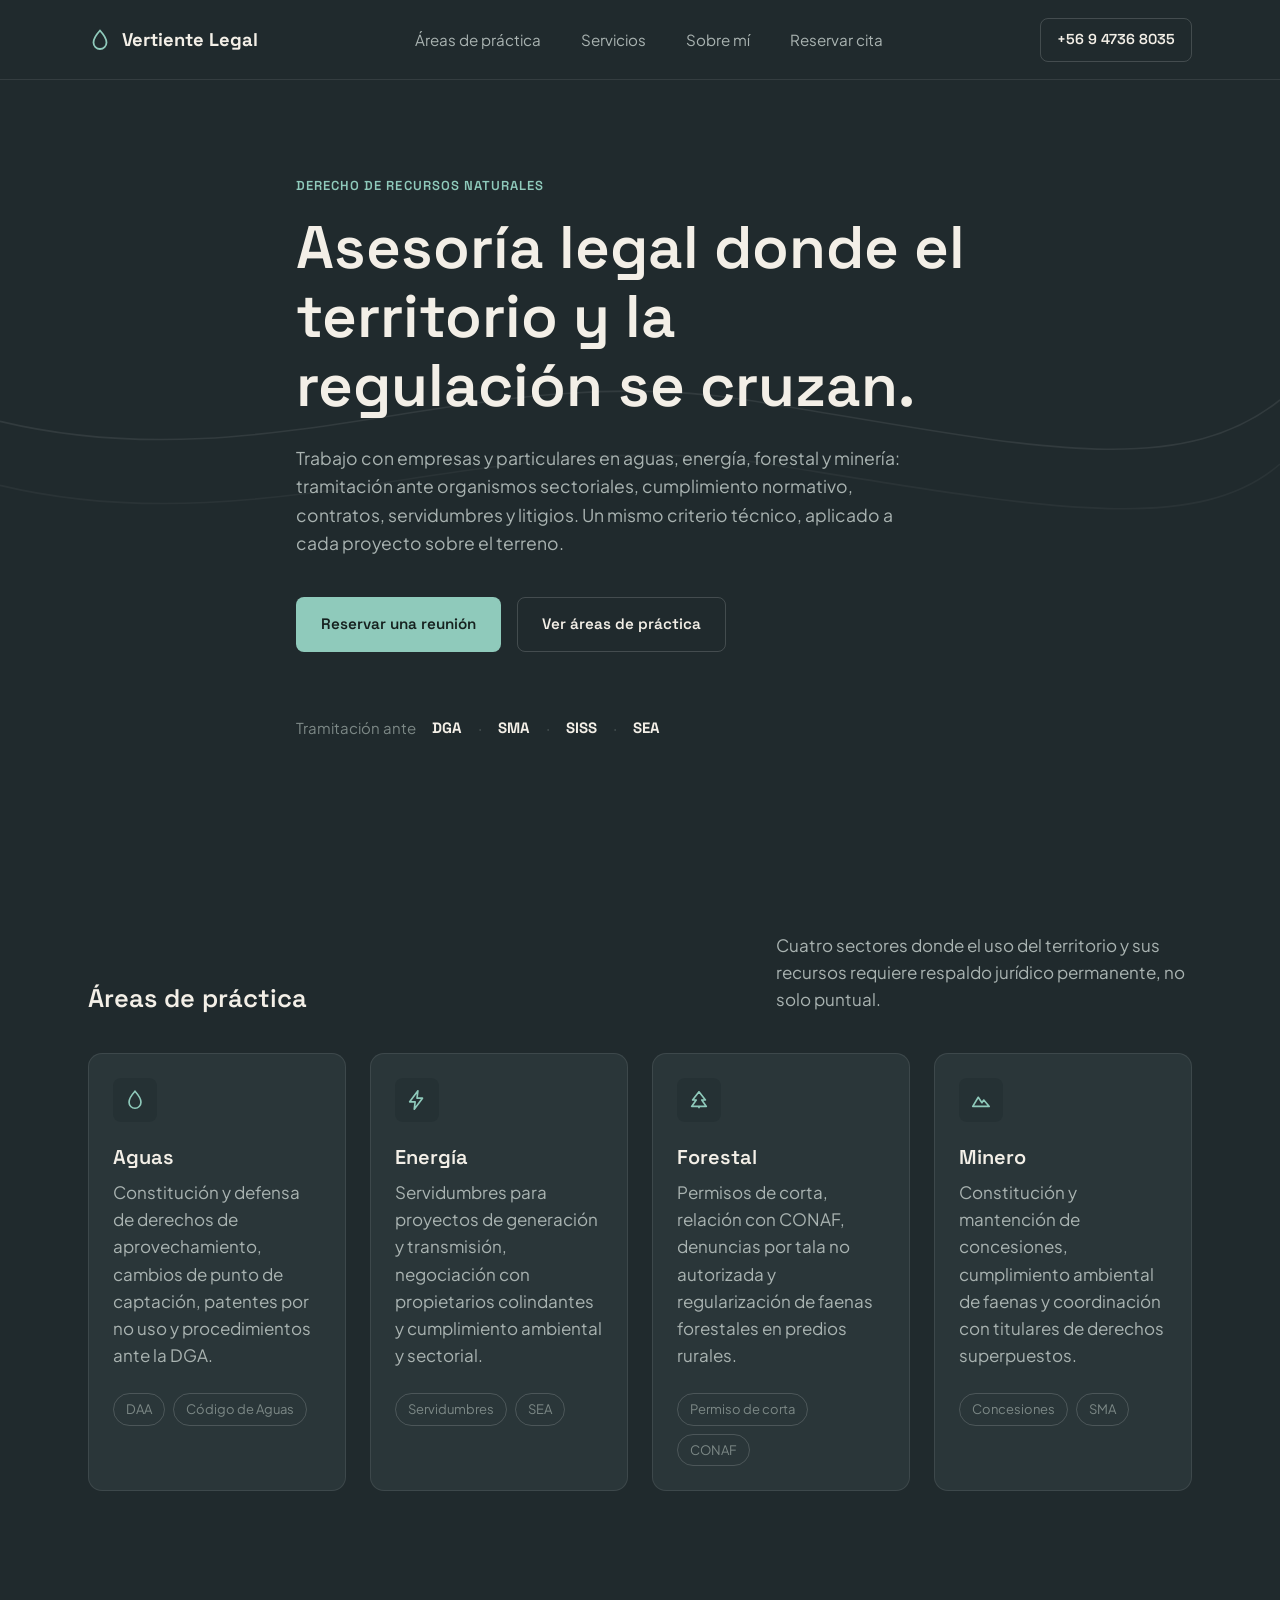
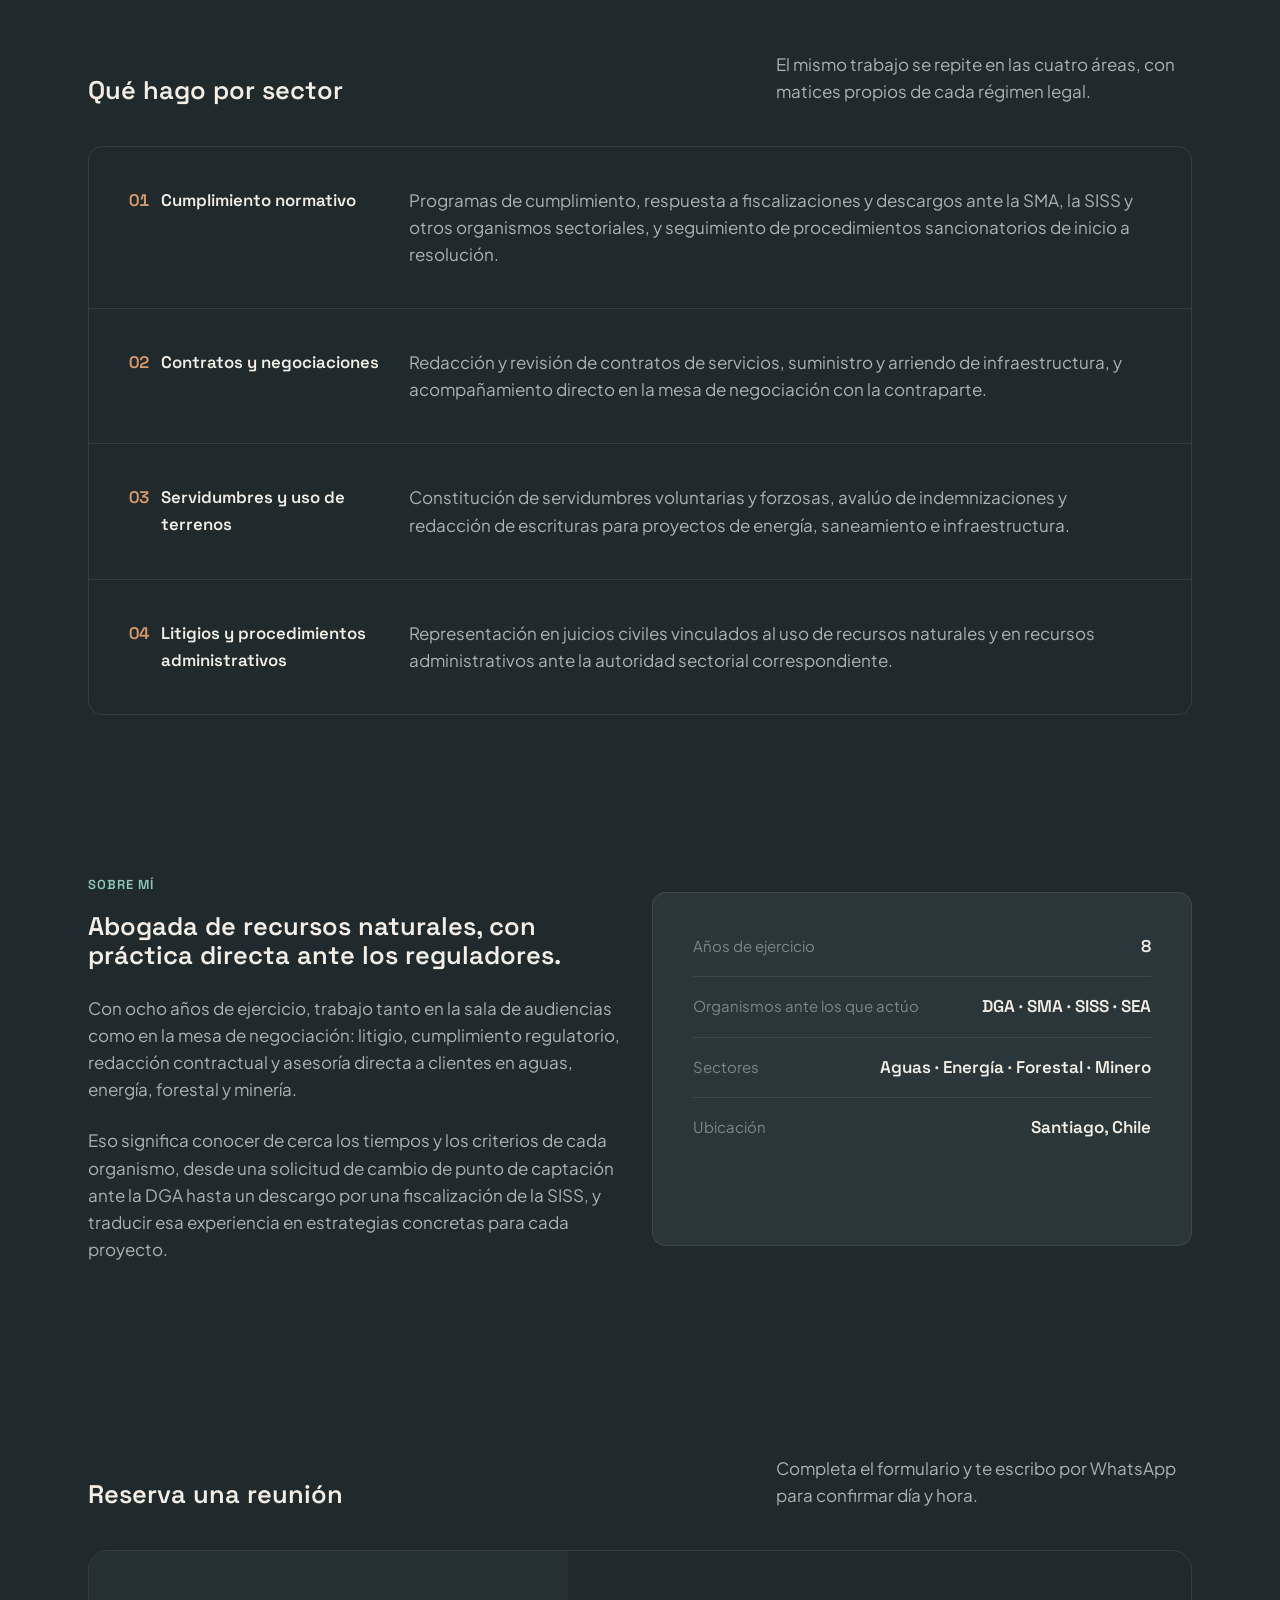
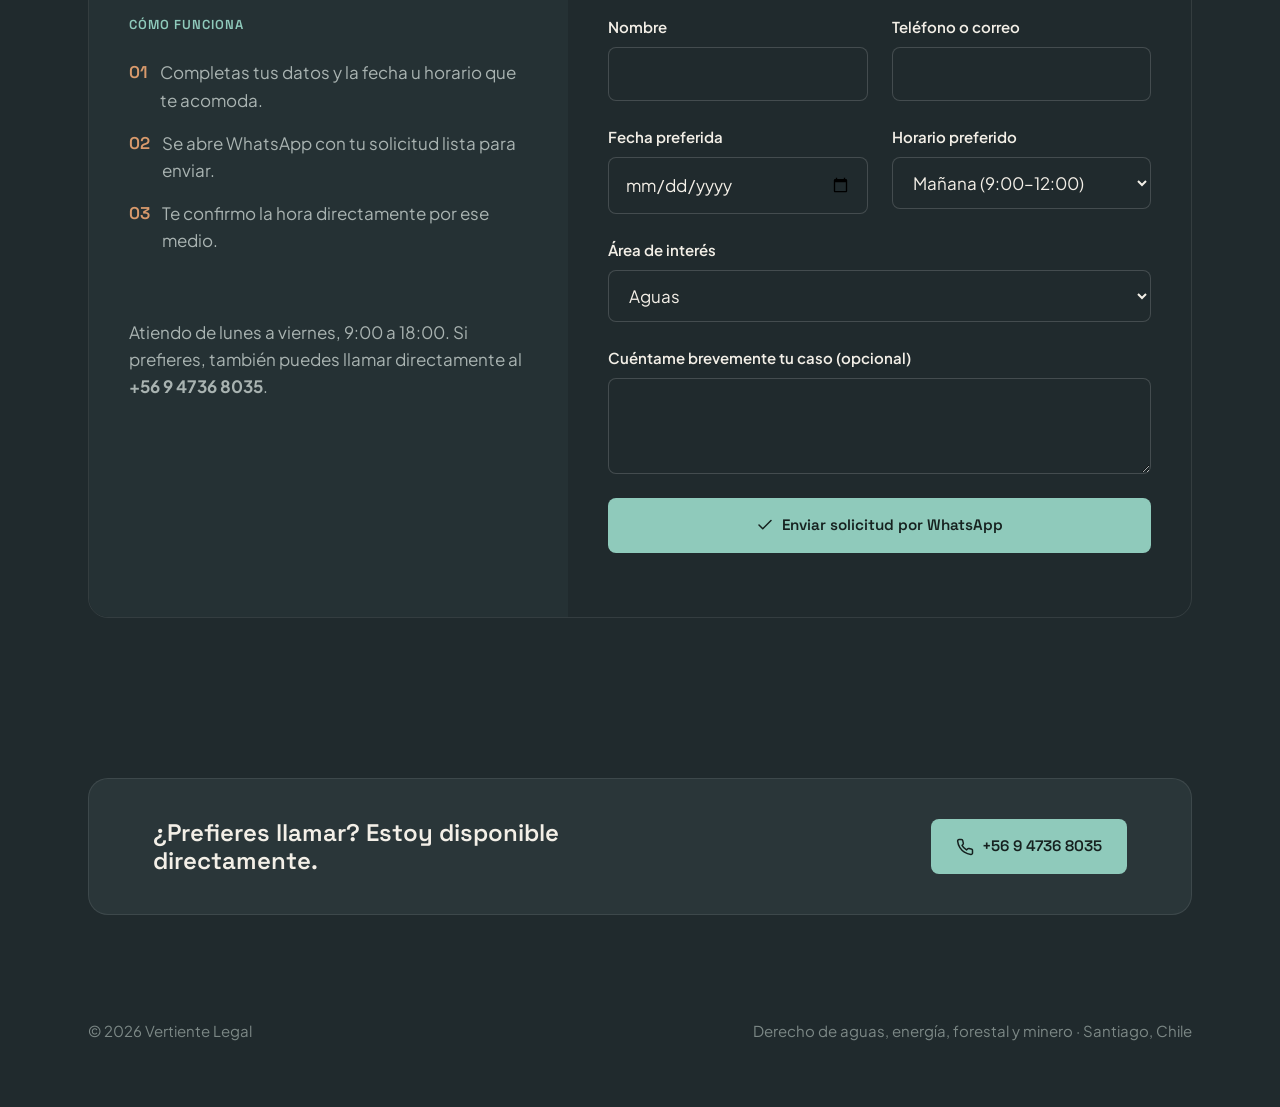
==== index.html @ 376ad703 "Initial static site: Vertiente Legal landing page Data-driven practice-area/sector cards, modular CS" ====
<!doctype html>
<html lang="es">
<head>
  <meta charset="UTF-8" />
  <meta name="viewport" content="width=device-width, initial-scale=1, viewport-fit=cover" />
  <title>Vertiente Legal — Derecho de aguas, energía, forestal y minero</title>
  <meta name="description" content="Asesoría legal en aguas, energía, forestal y minería: tramitación ante organismos sectoriales, cumplimiento normativo, contratos, servidumbres y litigios. Santiago, Chile." />
  <link rel="icon" href="/assets/img/favicon.svg" type="image/svg+xml" />

  <link rel="preconnect" href="https://fonts.googleapis.com" />
  <link rel="preconnect" href="https://fonts.gstatic.com" crossorigin />
  <link href="https://fonts.googleapis.com/css2?family=Space+Grotesk:wght@500;600;700&family=Plus+Jakarta+Sans:wght@400;500;600;700&display=swap" rel="stylesheet" />

  <link rel="stylesheet" href="/assets/css/variables.css" />
  <link rel="stylesheet" href="/assets/css/base.css" />
  <link rel="stylesheet" href="/assets/css/layout.css" />
  <link rel="stylesheet" href="/assets/css/components.css" />
  <link rel="stylesheet" href="/assets/css/sections.css" />
</head>
<body>
  <header class="site-header">
    <div class="container">
      <a href="#top" class="brand">
        <svg viewBox="0 0 24 24" fill="none" stroke="currentColor" stroke-width="1.8" aria-hidden="true">
          <path d="M12 2.5s6.5 7.2 6.5 12A6.5 6.5 0 1 1 5.5 14.5C5.5 9.7 12 2.5 12 2.5Z" />
        </svg>
        Vertiente Legal
      </a>

      <nav class="nav-links" data-nav-links data-open="false" aria-label="Navegación principal">
        <a href="#areas">Áreas de práctica</a>
        <a href="#servicios">Servicios</a>
        <a href="#sobre-mi">Sobre mí</a>
        <a href="#reservar-cita">Reservar cita</a>
      </nav>

      <a class="header-phone" data-phone-href href="tel:" data-phone>+56 9 4736 8035</a>

      <button class="nav-toggle" data-nav-toggle type="button" aria-label="Abrir menú" aria-expanded="false" aria-controls="nav-links">
        <svg viewBox="0 0 24 24" width="22" height="22" fill="none" stroke="currentColor" stroke-width="1.8" aria-hidden="true">
          <path d="M4 6h16M4 12h16M4 18h16" stroke-linecap="round" />
        </svg>
      </button>
    </div>
  </header>

  <main id="top">
    <!-- Hero -->
    <section class="hero">
      <svg class="hero__waves" viewBox="0 0 1200 500" preserveAspectRatio="none" aria-hidden="true">
        <path d="M0 320 C 250 380, 450 260, 700 300 S 1100 380, 1200 300" fill="none" stroke="var(--color-border-strong)" stroke-width="1.5" />
        <path d="M0 380 C 250 440, 470 320, 720 360 S 1120 430, 1200 360" fill="none" stroke="var(--color-border)" stroke-width="1.5" />
      </svg>

      <div class="container hero__content">
        <span class="eyebrow">Derecho de recursos naturales</span>
        <h1>Asesoría legal donde el territorio y la regulación se cruzan.</h1>
        <p class="hero__lede">
          Trabajo con empresas y particulares en aguas, energía, forestal y minería: tramitación
          ante organismos sectoriales, cumplimiento normativo, contratos, servidumbres y litigios.
          Un mismo criterio técnico, aplicado a cada proyecto sobre el terreno.
        </p>

        <div class="hero__actions">
          <a href="#reservar-cita" class="btn btn-primary">Reservar una reunión</a>
          <a href="#areas" class="btn btn-outline">Ver áreas de práctica</a>
        </div>

        <p class="hero__trust">
          <span>Tramitación ante</span>
          <strong>DGA</strong><span class="dot">·</span>
          <strong>SMA</strong><span class="dot">·</span>
          <strong>SISS</strong><span class="dot">·</span>
          <strong>SEA</strong>
        </p>
      </div>
    </section>

    <!-- Áreas de práctica -->
    <section class="section" id="areas">
      <div class="container">
        <div class="section-head">
          <h2>Áreas de práctica</h2>
          <p class="section-head__intro">
            Cuatro sectores donde el uso del territorio y sus recursos requiere respaldo jurídico
            permanente, no solo puntual.
          </p>
        </div>

        <div class="grid grid--4" data-practice-grid></div>
      </div>
    </section>

    <!-- Qué hago por sector -->
    <section class="section section--tight" id="servicios">
      <div class="container">
        <div class="section-head">
          <h2>Qué hago por sector</h2>
          <p class="section-head__intro">
            El mismo trabajo se repite en las cuatro áreas, con matices propios de cada régimen legal.
          </p>
        </div>

        <div class="numbered-list" data-sector-list></div>
      </div>
    </section>

    <!-- Sobre mí -->
    <section class="section" id="sobre-mi">
      <div class="container grid grid--2">
        <div>
          <span class="eyebrow">Sobre mí</span>
          <h2 style="margin-bottom: var(--space-md);">
            Abogada de recursos naturales, con práctica directa ante los reguladores.
          </h2>
          <p style="margin-bottom: var(--space-md);">
            Con ocho años de ejercicio, trabajo tanto en la sala de audiencias como en la mesa de
            negociación: litigio, cumplimiento regulatorio, redacción contractual y asesoría
            directa a clientes en aguas, energía, forestal y minería.
          </p>
          <p>
            Eso significa conocer de cerca los tiempos y los criterios de cada organismo, desde una
            solicitud de cambio de punto de captación ante la DGA hasta un descargo por una
            fiscalización de la SISS, y traducir esa experiencia en estrategias concretas para cada
            proyecto.
          </p>
        </div>

        <dl class="stat-list" data-about-stats></dl>
      </div>
    </section>

    <!-- Reserva una reunión -->
    <section class="section" id="reservar-cita">
      <div class="container">
        <div class="section-head">
          <h2>Reserva una reunión</h2>
          <p class="section-head__intro">
            Completa el formulario y te escribo por WhatsApp para confirmar día y hora.
          </p>
        </div>

        <div class="booking-panel">
          <div class="booking-panel__info">
            <span class="eyebrow">Cómo funciona</span>
            <ol data-booking-steps></ol>
            <p>
              Atiendo de lunes a viernes, 9:00 a 18:00. Si prefieres, también puedes llamar
              directamente al <strong data-phone>+56 9 4736 8035</strong>.
            </p>
          </div>

          <form class="booking-panel__form" data-booking-form>
            <div class="field-row">
              <div class="field">
                <label for="nombre">Nombre</label>
                <input id="nombre" name="nombre" type="text" required autocomplete="name" />
              </div>
              <div class="field">
                <label for="contacto">Teléfono o correo</label>
                <input id="contacto" name="contacto" type="text" required autocomplete="tel" />
              </div>
            </div>

            <div class="field-row">
              <div class="field">
                <label for="fecha">Fecha preferida</label>
                <input id="fecha" name="fecha" type="date" />
              </div>
              <div class="field">
                <label for="horario">Horario preferido</label>
                <select id="horario" name="horario">
                  <option>Mañana (9:00–12:00)</option>
                  <option>Tarde (12:00–15:00)</option>
                  <option>Tarde (15:00–18:00)</option>
                </select>
              </div>
            </div>

            <div class="field">
              <label for="area">Área de interés</label>
              <select id="area" name="area" data-area-select></select>
            </div>

            <div class="field">
              <label for="mensaje">Cuéntame brevemente tu caso (opcional)</label>
              <textarea id="mensaje" name="mensaje"></textarea>
            </div>

            <button type="submit" class="btn btn-primary btn-block">
              <svg viewBox="0 0 24 24" width="18" height="18" fill="none" stroke="currentColor" stroke-width="2" aria-hidden="true">
                <path d="M20 6 9 17l-5-5" stroke-linecap="round" stroke-linejoin="round" />
              </svg>
              Enviar solicitud por WhatsApp
            </button>
          </form>
        </div>
      </div>
    </section>

    <!-- CTA -->
    <section class="section--tight">
      <div class="container">
        <div class="cta-banner">
          <h3>¿Prefieres llamar? Estoy disponible directamente.</h3>
          <a class="btn btn-primary" data-phone-href href="tel:">
            <svg viewBox="0 0 24 24" width="18" height="18" fill="none" stroke="currentColor" stroke-width="2" aria-hidden="true">
              <path d="M22 16.9v3a2 2 0 0 1-2.2 2 19.8 19.8 0 0 1-8.6-3 19.5 19.5 0 0 1-6-6 19.8 19.8 0 0 1-3-8.7A2 2 0 0 1 4.1 2h3a2 2 0 0 1 2 1.7c.1.9.3 1.9.6 2.8a2 2 0 0 1-.5 2.1L8 9.9a16 16 0 0 0 6 6l1.3-1.3a2 2 0 0 1 2.1-.5c.9.3 1.8.5 2.8.6a2 2 0 0 1 1.8 2.2Z" stroke-linecap="round" stroke-linejoin="round" />
            </svg>
            <span data-phone>+56 9 4736 8035</span>
          </a>
        </div>
      </div>
    </section>
  </main>

  <footer class="site-footer">
    <div class="container">
      <span>© 2026 Vertiente Legal</span>
      <span>Derecho de aguas, energía, forestal y minero · Santiago, Chile</span>
    </div>
  </footer>

  <script src="/assets/js/data.js"></script>
  <script src="/assets/js/render.js"></script>
  <script src="/assets/js/nav.js"></script>
  <script src="/assets/js/form.js"></script>
  <script src="/assets/js/main.js"></script>
</body>
</html>
---- assets/css/variables.css ----
/* Design tokens — single source of truth for the visual system.
   Swap values here to reskin the whole site. */
:root {
  /* Color — softer dark palette (not near-black) */
  --color-bg: #202a2d;
  --color-bg-elevated: #26343799;
  --color-surface: #2a3639;
  --color-surface-alt: #253134;
  --color-border: rgba(255, 255, 255, 0.09);
  --color-border-strong: rgba(255, 255, 255, 0.16);

  --color-text-heading: #f3efe7;
  --color-text-body: #a9b3b1;
  --color-text-muted: #7c8886;

  --color-accent: #8fcabb;
  --color-accent-strong: #7ab8a7;
  --color-accent-contrast: #16211f;

  --color-accent-warm: #d99a6c;

  /* Typography */
  --font-heading: "Space Grotesk", "Segoe UI", sans-serif;
  --font-body: "Plus Jakarta Sans", "Segoe UI", sans-serif;

  --fs-hero: clamp(2.25rem, 4.2vw + 1rem, 3.75rem);
  --fs-h2: clamp(1.75rem, 2vw + 1rem, 2.5rem);
  --fs-h3: 1.25rem;
  --fs-body: 1.0625rem;
  --fs-small: 0.9375rem;
  --fs-eyebrow: 0.8125rem;

  /* Spacing scale */
  --space-xs: 0.5rem;
  --space-sm: 1rem;
  --space-md: 1.5rem;
  --space-lg: 2.5rem;
  --space-xl: 4rem;
  --space-2xl: 6rem;

  /* Layout */
  --container-width: 72rem;
  --container-padding: 1.5rem;
  --radius-sm: 8px;
  --radius-md: 14px;
  --radius-lg: 20px;

  --shadow-card: 0 1px 2px rgba(0, 0, 0, 0.2);
}
---- assets/css/base.css ----
/* Reset + base element styles */
*,
*::before,
*::after {
  box-sizing: border-box;
}

html {
  -webkit-text-size-adjust: 100%;
  scroll-behavior: smooth;
}

@media (prefers-reduced-motion: reduce) {
  html {
    scroll-behavior: auto;
  }
  * {
    animation-duration: 0.01ms !important;
    transition-duration: 0.01ms !important;
  }
}

body {
  margin: 0;
  background: var(--color-bg);
  color: var(--color-text-body);
  font-family: var(--font-body);
  font-size: var(--fs-body);
  line-height: 1.6;
  -webkit-font-smoothing: antialiased;
}

img,
svg {
  display: block;
  max-width: 100%;
}

h1,
h2,
h3,
h4 {
  font-family: var(--font-heading);
  color: var(--color-text-heading);
  line-height: 1.15;
  margin: 0;
  font-weight: 600;
}

p {
  margin: 0;
}

a {
  color: inherit;
  text-decoration: none;
}

button,
input,
select,
textarea {
  font: inherit;
  color: inherit;
}

ul {
  list-style: none;
  margin: 0;
  padding: 0;
}

:focus-visible {
  outline: 2px solid var(--color-accent);
  outline-offset: 2px;
}
---- assets/css/layout.css ----
/* Reusable layout primitives */
.container {
  width: 100%;
  max-width: var(--container-width);
  margin-inline: auto;
  padding-inline: var(--container-padding);
}

.section {
  padding-block: var(--space-2xl);
}

.section--tight {
  padding-block: var(--space-xl);
}

.section-head {
  display: flex;
  flex-wrap: wrap;
  justify-content: space-between;
  align-items: flex-end;
  gap: var(--space-md);
  margin-bottom: var(--space-lg);
}

.section-head__intro {
  max-width: 26rem;
  color: var(--color-text-body);
}

.grid {
  display: grid;
  gap: var(--space-md);
}

.grid--4 {
  grid-template-columns: repeat(4, 1fr);
}

.grid--2 {
  grid-template-columns: 1fr 1fr;
}

@media (max-width: 960px) {
  .grid--4 {
    grid-template-columns: repeat(2, 1fr);
  }
  .grid--2 {
    grid-template-columns: 1fr;
    gap: var(--space-lg);
  }
}

@media (max-width: 640px) {
  .grid--4 {
    grid-template-columns: 1fr;
  }
  .container {
    --container-padding: 1.25rem;
  }
}
---- assets/css/components.css ----
/* Reusable UI components */

/* Buttons */
.btn {
  display: inline-flex;
  align-items: center;
  gap: 0.5rem;
  padding: 0.9rem 1.5rem;
  border-radius: var(--radius-sm);
  font-family: var(--font-heading);
  font-weight: 600;
  font-size: 0.95rem;
  border: 1px solid transparent;
  cursor: pointer;
  transition: transform 0.15s ease, background-color 0.15s ease, border-color 0.15s ease;
}

.btn:hover {
  transform: translateY(-1px);
}

.btn-primary {
  background: var(--color-accent);
  color: var(--color-accent-contrast);
}

.btn-primary:hover {
  background: var(--color-accent-strong);
}

.btn-outline {
  background: transparent;
  border-color: var(--color-border-strong);
  color: var(--color-text-heading);
}

.btn-outline:hover {
  border-color: var(--color-accent);
}

.btn-block {
  width: 100%;
  justify-content: center;
}

/* Eyebrow label */
.eyebrow {
  display: block;
  font-family: var(--font-heading);
  font-size: var(--fs-eyebrow);
  font-weight: 600;
  letter-spacing: 0.08em;
  text-transform: uppercase;
  color: var(--color-accent);
  margin-bottom: var(--space-sm);
}

/* Pill / tag */
.pill {
  display: inline-block;
  padding: 0.3rem 0.75rem;
  border: 1px solid var(--color-border-strong);
  border-radius: 999px;
  font-size: 0.8125rem;
  color: var(--color-text-muted);
}

/* Card */
.card {
  background: var(--color-surface);
  border: 1px solid var(--color-border);
  border-radius: var(--radius-md);
  padding: var(--space-md);
}

.icon-tile {
  width: 2.75rem;
  height: 2.75rem;
  display: grid;
  place-items: center;
  border-radius: var(--radius-sm);
  background: var(--color-surface-alt);
  color: var(--color-accent);
  margin-bottom: var(--space-md);
}

.icon-tile svg {
  width: 1.375rem;
  height: 1.375rem;
}

.card__title {
  font-size: var(--fs-h3);
  margin-bottom: 0.6rem;
}

.card__desc {
  margin-bottom: var(--space-md);
}

.card__tags {
  display: flex;
  gap: 0.5rem;
  flex-wrap: wrap;
}

/* Numbered list row (used by "Qué hago por sector") */
.numbered-list {
  border: 1px solid var(--color-border);
  border-radius: var(--radius-md);
  overflow: hidden;
}

.numbered-row {
  display: grid;
  grid-template-columns: 16rem 1fr;
  gap: var(--space-md);
  padding: var(--space-lg);
  border-bottom: 1px solid var(--color-border);
}

.numbered-row:last-child {
  border-bottom: none;
}

.numbered-row__title {
  display: flex;
  gap: 0.75rem;
  font-family: var(--font-heading);
  font-weight: 600;
  color: var(--color-text-heading);
  font-size: 1.05rem;
}

.numbered-row__index {
  color: var(--color-accent-warm);
  font-variant-numeric: tabular-nums;
}

@media (max-width: 720px) {
  .numbered-row {
    grid-template-columns: 1fr;
    padding: var(--space-md);
  }
}

/* Form fields */
.field {
  display: flex;
  flex-direction: column;
  gap: 0.5rem;
  margin-bottom: var(--space-md);
}

.field label {
  font-size: var(--fs-small);
  font-weight: 600;
  color: var(--color-text-heading);
}

.field input,
.field select,
.field textarea {
  background: var(--color-bg);
  border: 1px solid var(--color-border-strong);
  border-radius: var(--radius-sm);
  padding: 0.8rem 1rem;
  color: var(--color-text-heading);
}

.field input:focus,
.field select:focus,
.field textarea:focus {
  border-color: var(--color-accent);
}

.field textarea {
  resize: vertical;
  min-height: 6rem;
}

.field-row {
  display: grid;
  grid-template-columns: 1fr 1fr;
  gap: var(--space-md);
}

@media (max-width: 640px) {
  .field-row {
    grid-template-columns: 1fr;
  }
}

/* Stat list (used by "Sobre mí") */
.stat-list {
  background: var(--color-surface);
  border: 1px solid var(--color-border);
  border-radius: var(--radius-md);
  padding: var(--space-md) var(--space-lg);
}

.stat-row {
  display: flex;
  justify-content: space-between;
  align-items: baseline;
  gap: var(--space-sm);
  padding-block: var(--space-sm);
  border-bottom: 1px solid var(--color-border);
  flex-wrap: wrap;
}

.stat-row:last-child {
  border-bottom: none;
}

.stat-row dt {
  color: var(--color-text-muted);
  font-size: var(--fs-small);
}

.stat-row dd {
  margin: 0;
  font-family: var(--font-heading);
  font-weight: 600;
  color: var(--color-text-heading);
  text-align: right;
}
---- assets/css/sections.css ----
/* Header / navigation */
.site-header {
  position: sticky;
  top: 0;
  z-index: 50;
  background: var(--color-bg);
  border-bottom: 1px solid var(--color-border);
}

.site-header .container {
  display: flex;
  align-items: center;
  justify-content: space-between;
  gap: var(--space-md);
  padding-block: 1.1rem;
}

.brand {
  display: flex;
  align-items: center;
  gap: 0.6rem;
  font-family: var(--font-heading);
  font-weight: 700;
  font-size: 1.15rem;
  color: var(--color-text-heading);
}

.brand svg {
  width: 1.5rem;
  height: 1.5rem;
  color: var(--color-accent);
}

.nav-links {
  display: flex;
  gap: var(--space-lg);
}

.nav-links a {
  color: var(--color-text-body);
  font-size: 0.95rem;
  transition: color 0.15s ease;
}

.nav-links a:hover {
  color: var(--color-text-heading);
}

.header-phone {
  border: 1px solid var(--color-border-strong);
  border-radius: var(--radius-sm);
  padding: 0.6rem 1rem;
  font-family: var(--font-heading);
  font-weight: 600;
  font-size: 0.9rem;
  color: var(--color-text-heading);
  white-space: nowrap;
}

.nav-toggle {
  display: none;
  background: none;
  border: 1px solid var(--color-border-strong);
  border-radius: var(--radius-sm);
  padding: 0.5rem;
  color: var(--color-text-heading);
}

@media (max-width: 860px) {
  .nav-links {
    position: fixed;
    inset: 4.2rem 0 auto 0;
    flex-direction: column;
    background: var(--color-bg);
    border-bottom: 1px solid var(--color-border);
    padding: var(--space-md) var(--container-padding) var(--space-lg);
    gap: var(--space-md);
    transform: translateY(-110%);
    transition: transform 0.2s ease;
  }

  .nav-links[data-open="true"] {
    transform: translateY(0);
  }

  .nav-toggle {
    display: inline-flex;
  }

  .header-phone {
    display: none;
  }
}

/* Hero */
.hero {
  position: relative;
  padding-block: var(--space-2xl);
  overflow: hidden;
}

.hero__waves {
  position: absolute;
  inset: 0;
  opacity: 0.5;
  pointer-events: none;
}

.hero__content {
  position: relative;
  max-width: 46rem;
}

.hero h1 {
  font-size: var(--fs-hero);
  margin-bottom: var(--space-md);
}

.hero__lede {
  font-size: 1.1rem;
  max-width: 40rem;
  margin-bottom: var(--space-lg);
}

.hero__actions {
  display: flex;
  gap: var(--space-sm);
  flex-wrap: wrap;
  margin-bottom: var(--space-xl);
}

.hero__trust {
  display: flex;
  align-items: center;
  gap: var(--space-sm);
  flex-wrap: wrap;
  font-size: var(--fs-small);
  color: var(--color-text-muted);
}

.hero__trust strong {
  color: var(--color-text-heading);
  font-family: var(--font-heading);
}

.hero__trust .dot {
  opacity: 0.5;
}

/* Booking section */
.booking-panel {
  display: grid;
  grid-template-columns: 1fr 1.3fr;
  border: 1px solid var(--color-border);
  border-radius: var(--radius-lg);
  overflow: hidden;
}

.booking-panel__info {
  background: var(--color-surface-alt);
  padding: var(--space-xl) var(--space-lg);
}

.booking-panel__info ol {
  list-style: none;
  margin: var(--space-md) 0 var(--space-xl);
  padding: 0;
  display: flex;
  flex-direction: column;
  gap: var(--space-sm);
}

.booking-panel__info li {
  display: flex;
  gap: 0.75rem;
  color: var(--color-text-body);
}

.booking-panel__info li span {
  color: var(--color-accent-warm);
  font-family: var(--font-heading);
  font-weight: 600;
}

.booking-panel__form {
  padding: var(--space-xl) var(--space-lg);
}

@media (max-width: 900px) {
  .booking-panel {
    grid-template-columns: 1fr;
  }
}

/* CTA banner */
.cta-banner {
  background: var(--color-surface);
  border: 1px solid var(--color-border);
  border-radius: var(--radius-lg);
  padding: var(--space-lg) var(--space-xl);
  display: flex;
  align-items: center;
  justify-content: space-between;
  gap: var(--space-md);
  flex-wrap: wrap;
}

.cta-banner h3 {
  font-size: 1.5rem;
  max-width: 28rem;
}

/* Footer */
.site-footer {
  padding-block: var(--space-lg) var(--space-xl);
  color: var(--color-text-muted);
  font-size: var(--fs-small);
}

.site-footer .container {
  display: flex;
  justify-content: space-between;
  gap: var(--space-sm);
  flex-wrap: wrap;
}

@media (max-width: 640px) {
  .booking-panel__info,
  .booking-panel__form {
    padding: var(--space-lg) var(--space-md);
  }
  .cta-banner {
    padding: var(--space-lg) var(--space-md);
  }
}
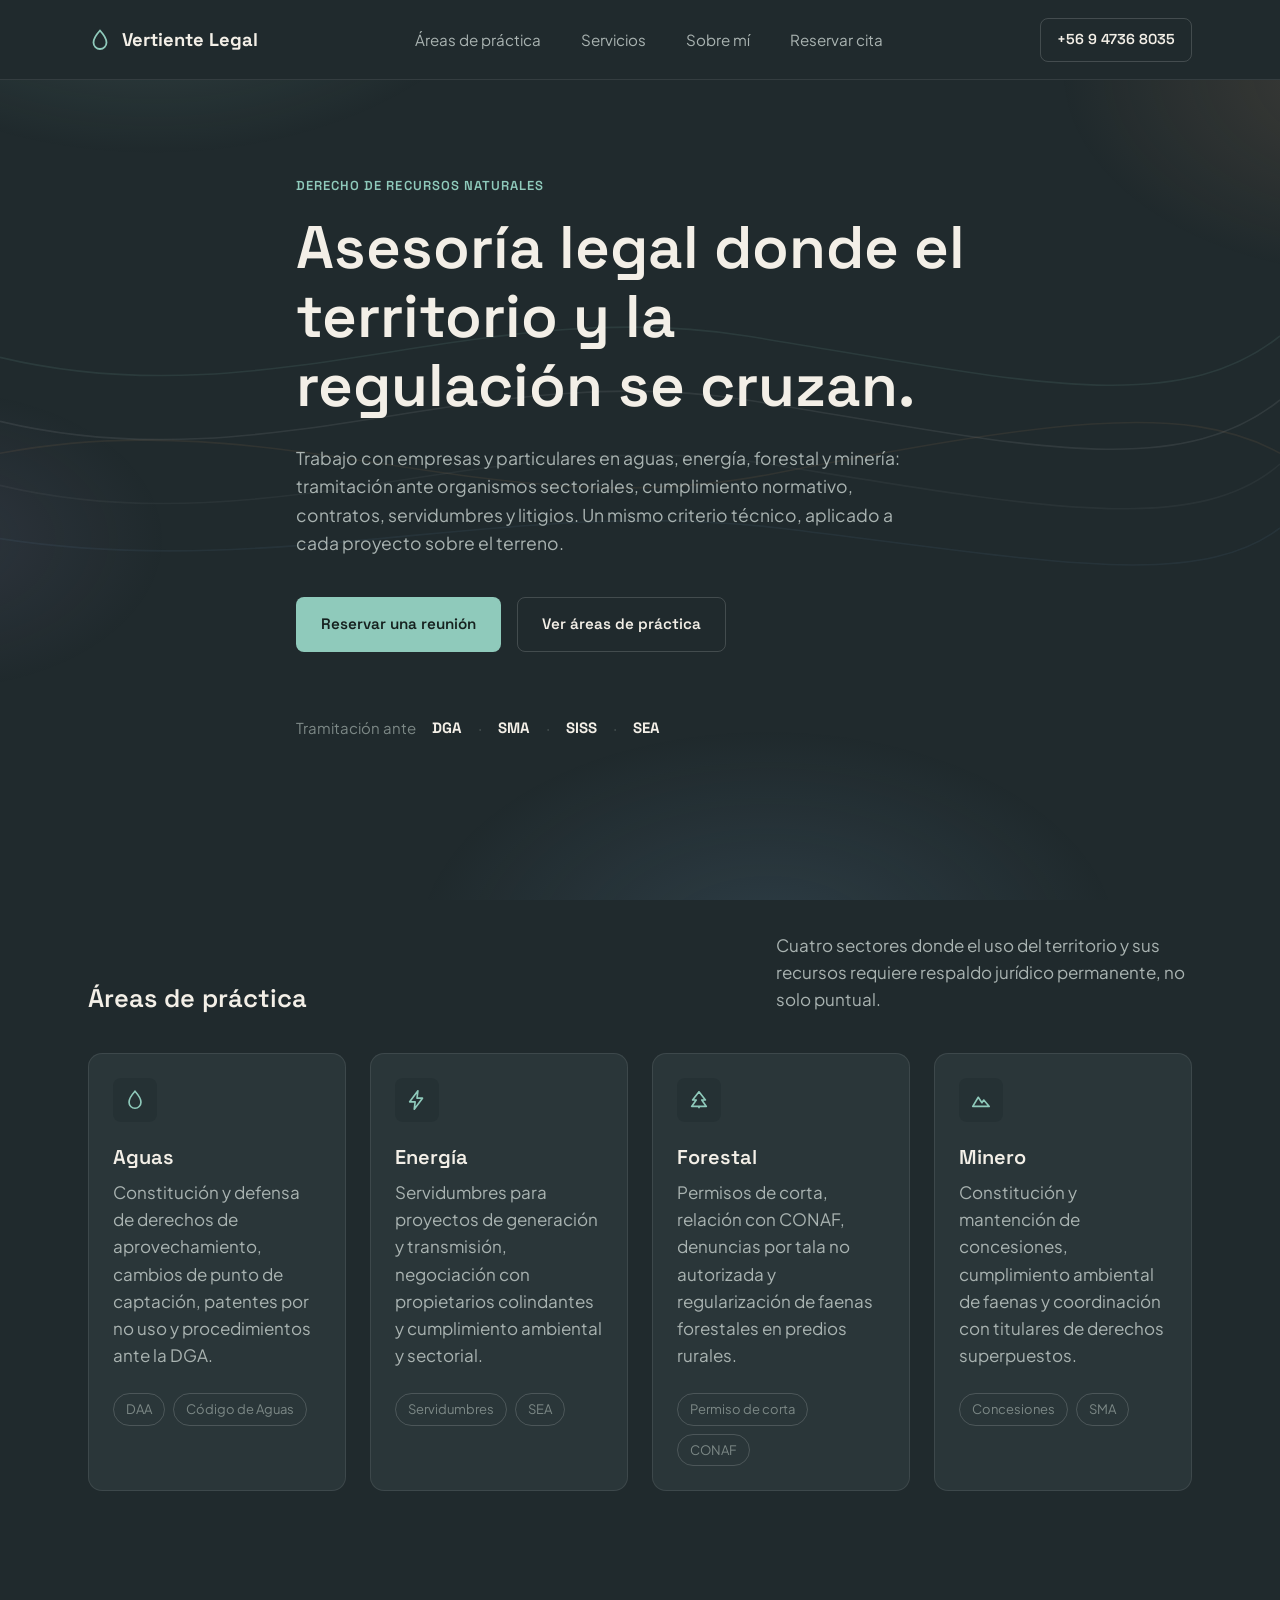
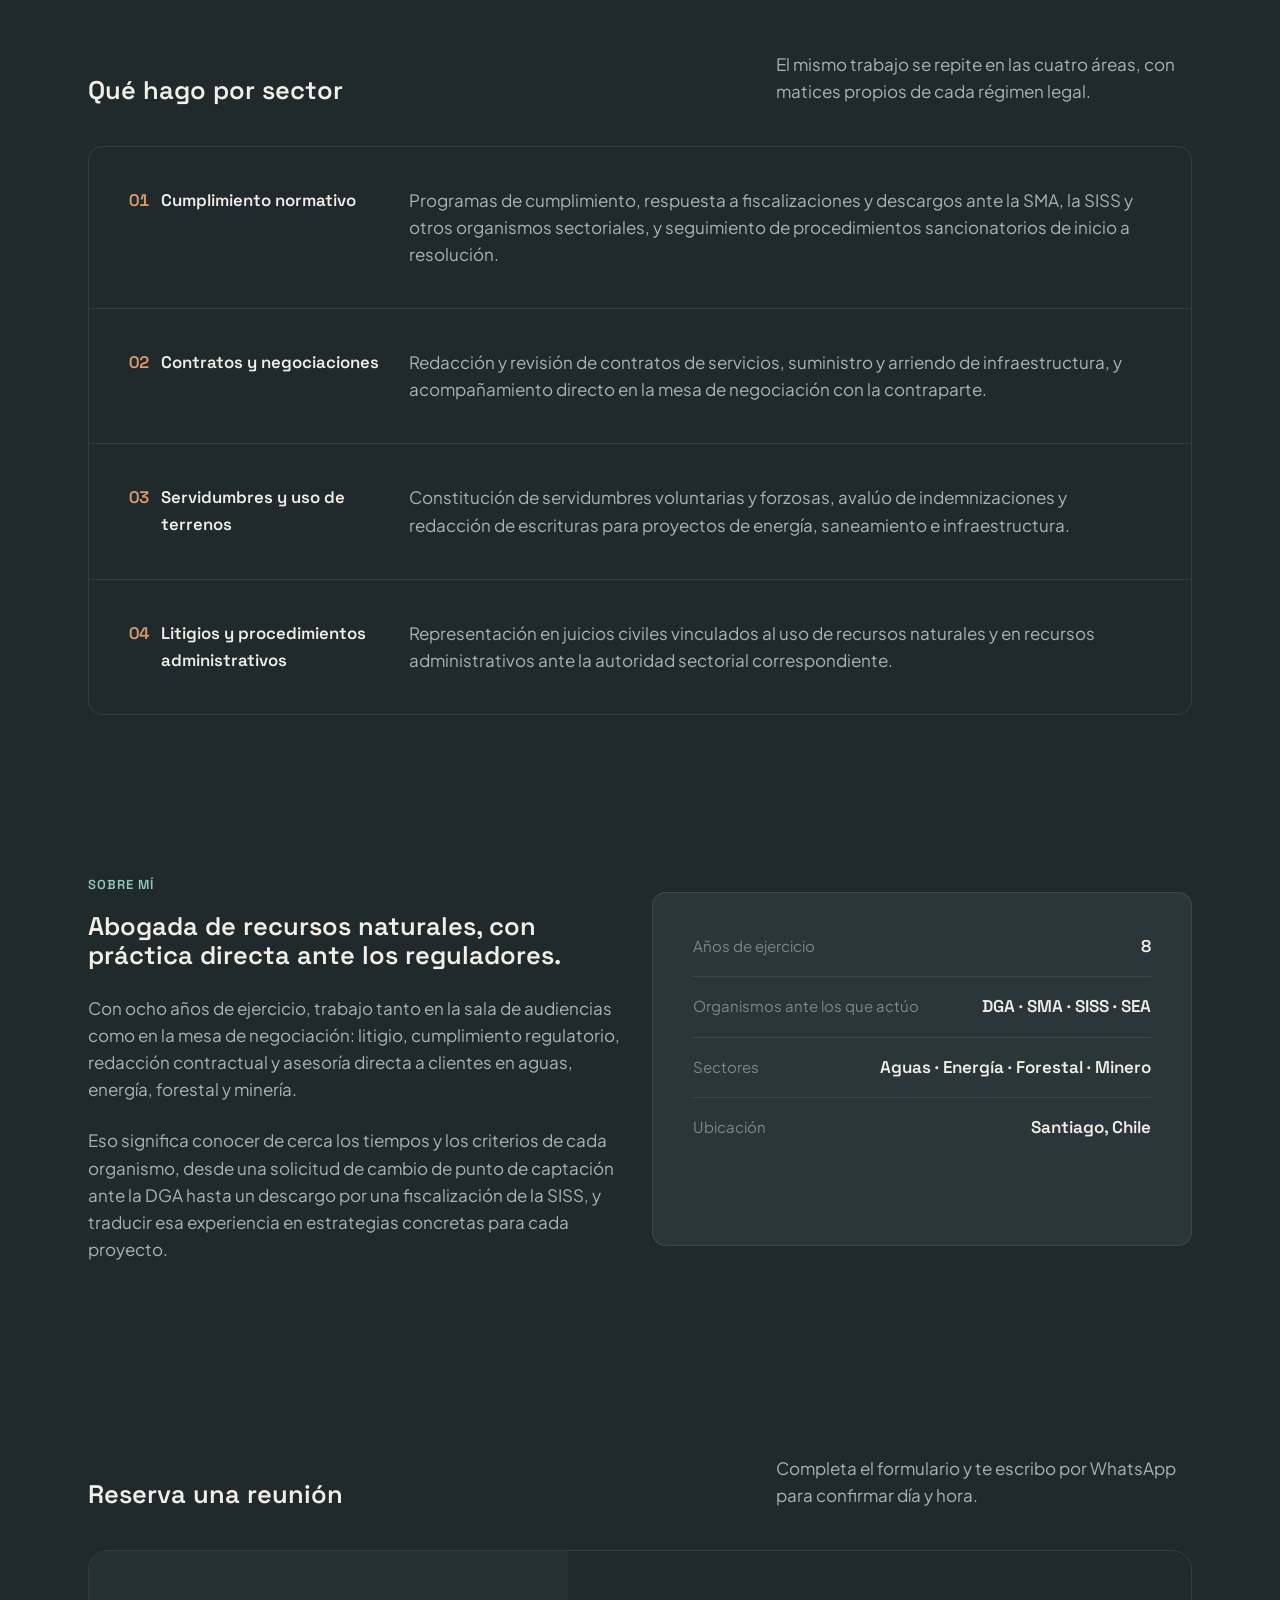
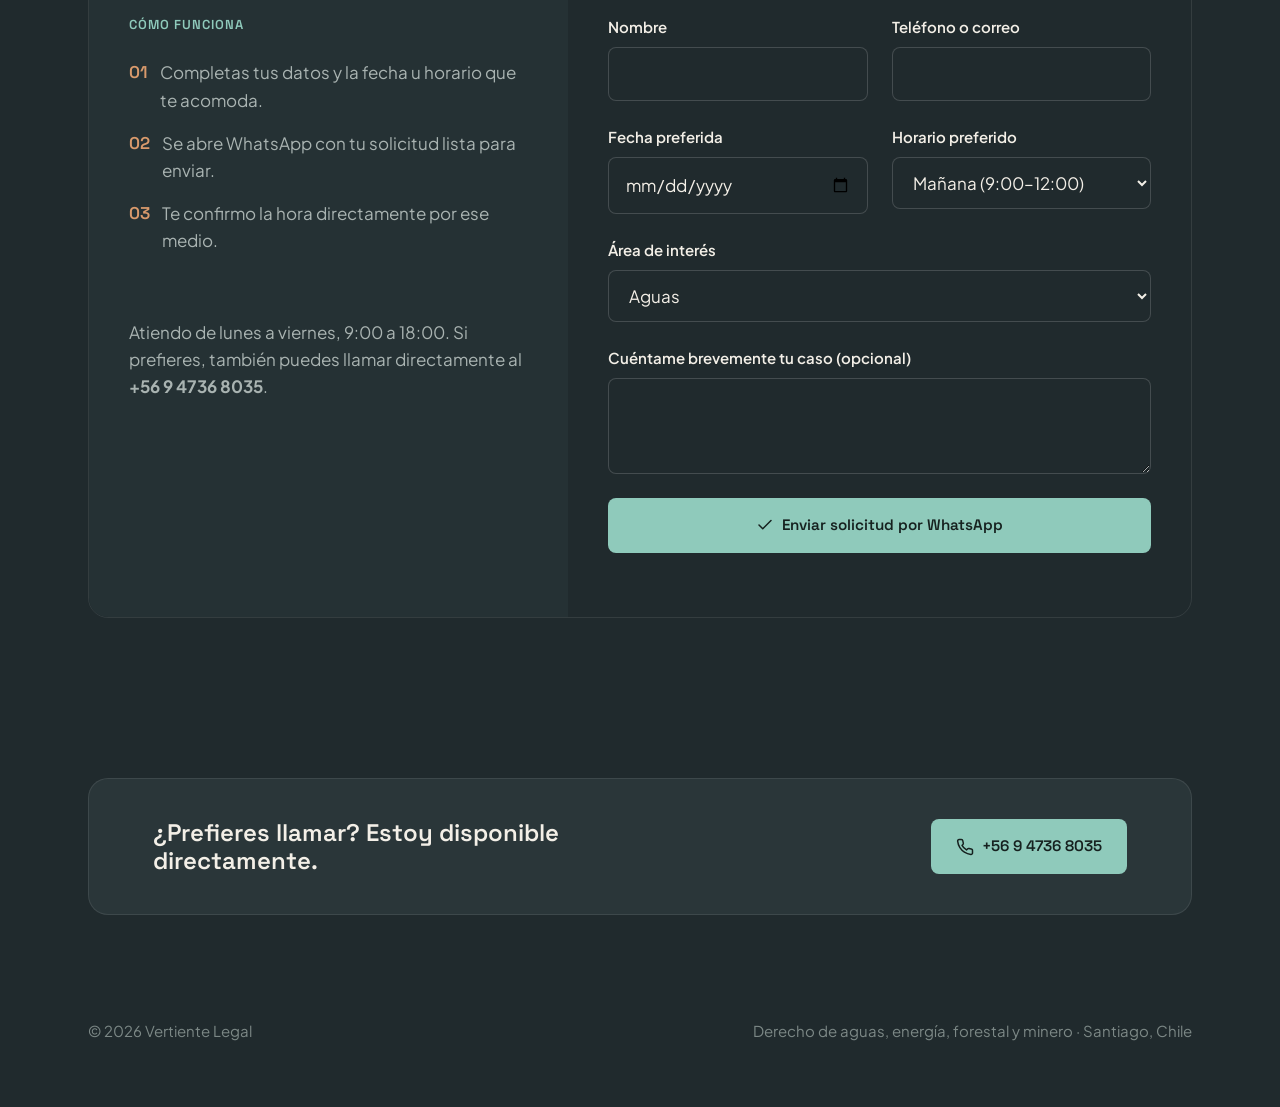
==== commit dc806fe4: "Add SEO, social share image, and a richer multi-color background - Open Graph/Twitter meta tags, can" ====
--- a/index.html
+++ b/index.html
@@ -5,7 +5,28 @@
   <meta name="viewport" content="width=device-width, initial-scale=1, viewport-fit=cover" />
   <title>Vertiente Legal — Derecho de aguas, energía, forestal y minero</title>
   <meta name="description" content="Asesoría legal en aguas, energía, forestal y minería: tramitación ante organismos sectoriales, cumplimiento normativo, contratos, servidumbres y litigios. Santiago, Chile." />
+  <meta name="robots" content="index, follow" />
+  <meta name="theme-color" content="#202a2d" />
+  <link rel="canonical" href="https://vertientelegal.cl/" />
   <link rel="icon" href="/assets/img/favicon.svg" type="image/svg+xml" />
+  <link rel="apple-touch-icon" href="/assets/img/apple-touch-icon.png" />
+
+  <!-- Open Graph / Facebook, WhatsApp, LinkedIn -->
+  <meta property="og:type" content="website" />
+  <meta property="og:site_name" content="Vertiente Legal" />
+  <meta property="og:locale" content="es_CL" />
+  <meta property="og:url" content="https://vertientelegal.cl/" />
+  <meta property="og:title" content="Vertiente Legal — Derecho de aguas, energía, forestal y minero" />
+  <meta property="og:description" content="Asesoría legal en aguas, energía, forestal y minería: tramitación ante organismos sectoriales, cumplimiento normativo, contratos, servidumbres y litigios. Santiago, Chile." />
+  <meta property="og:image" content="https://vertientelegal.cl/assets/img/og-image.png" />
+  <meta property="og:image:width" content="1200" />
+  <meta property="og:image:height" content="630" />
+
+  <!-- Twitter / X -->
+  <meta name="twitter:card" content="summary_large_image" />
+  <meta name="twitter:title" content="Vertiente Legal — Derecho de aguas, energía, forestal y minero" />
+  <meta name="twitter:description" content="Asesoría legal en aguas, energía, forestal y minería: tramitación ante organismos sectoriales, cumplimiento normativo, contratos, servidumbres y litigios." />
+  <meta name="twitter:image" content="https://vertientelegal.cl/assets/img/og-image.png" />
 
   <link rel="preconnect" href="https://fonts.googleapis.com" />
   <link rel="preconnect" href="https://fonts.gstatic.com" crossorigin />
@@ -16,6 +37,24 @@
   <link rel="stylesheet" href="/assets/css/layout.css" />
   <link rel="stylesheet" href="/assets/css/components.css" />
   <link rel="stylesheet" href="/assets/css/sections.css" />
+
+  <script type="application/ld+json">
+  {
+    "@context": "https://schema.org",
+    "@type": "LegalService",
+    "name": "Vertiente Legal",
+    "description": "Asesoría legal en aguas, energía, forestal y minería: tramitación ante organismos sectoriales, cumplimiento normativo, contratos, servidumbres y litigios.",
+    "url": "https://vertientelegal.cl/",
+    "telephone": "+56947368035",
+    "areaServed": "CL",
+    "address": {
+      "@type": "PostalAddress",
+      "addressLocality": "Santiago",
+      "addressCountry": "CL"
+    },
+    "knowsAbout": ["Derecho de aguas", "Derecho energético", "Derecho forestal", "Derecho minero"]
+  }
+  </script>
 </head>
 <body>
   <header class="site-header">
@@ -48,8 +87,11 @@
     <!-- Hero -->
     <section class="hero">
       <svg class="hero__waves" viewBox="0 0 1200 500" preserveAspectRatio="none" aria-hidden="true">
+        <path d="M0 260 C 250 320, 450 200, 700 240 S 1100 320, 1200 240" fill="none" stroke="var(--color-accent)" stroke-opacity="0.22" stroke-width="1.5" />
         <path d="M0 320 C 250 380, 450 260, 700 300 S 1100 380, 1200 300" fill="none" stroke="var(--color-border-strong)" stroke-width="1.5" />
+        <path d="M0 350 C 260 300, 460 420, 720 370 S 1110 300, 1200 350" fill="none" stroke="var(--color-accent-warm)" stroke-opacity="0.18" stroke-width="1.5" />
         <path d="M0 380 C 250 440, 470 320, 720 360 S 1120 430, 1200 360" fill="none" stroke="var(--color-border)" stroke-width="1.5" />
+        <path d="M0 430 C 260 470, 480 390, 730 420 S 1120 480, 1200 420" fill="none" stroke="var(--color-accent-blue)" stroke-opacity="0.15" stroke-width="1.5" />
       </svg>
 
       <div class="container hero__content">
@@ -202,6 +244,10 @@
     <section class="section--tight">
       <div class="container">
         <div class="cta-banner">
+          <svg class="cta-banner__waves" viewBox="0 0 800 200" preserveAspectRatio="none" aria-hidden="true">
+            <path d="M0 140 C 150 180, 280 100, 420 130 S 700 180, 800 130" fill="none" stroke="var(--color-accent)" stroke-opacity="0.2" stroke-width="1.5" />
+            <path d="M0 170 C 160 130, 300 210, 440 170 S 700 120, 800 170" fill="none" stroke="var(--color-accent-warm)" stroke-opacity="0.16" stroke-width="1.5" />
+          </svg>
           <h3>¿Prefieres llamar? Estoy disponible directamente.</h3>
           <a class="btn btn-primary" data-phone-href href="tel:">
             <svg viewBox="0 0 24 24" width="18" height="18" fill="none" stroke="currentColor" stroke-width="2" aria-hidden="true">
--- a/assets/css/variables.css
+++ b/assets/css/variables.css
@@ -18,6 +18,16 @@
   --color-accent-contrast: #16211f;
 
   --color-accent-warm: #d99a6c;
+  --color-accent-blue: #7fb0d9;
+  --color-accent-violet: #a894d1;
+
+  /* Ambient background wash — layered radial gradients, kept low-opacity
+     so text stays readable on top. Edit these to reskin the "mood". */
+  --bg-wash:
+    radial-gradient(48% 42% at 12% -8%, rgba(143, 202, 187, 0.20), transparent 60%),
+    radial-gradient(42% 38% at 108% 8%, rgba(217, 154, 108, 0.16), transparent 60%),
+    radial-gradient(46% 40% at 60% 105%, rgba(127, 176, 217, 0.14), transparent 60%),
+    radial-gradient(30% 28% at -5% 60%, rgba(168, 148, 209, 0.10), transparent 60%);
 
   /* Typography */
   --font-heading: "Space Grotesk", "Segoe UI", sans-serif;
--- a/assets/css/base.css
+++ b/assets/css/base.css
@@ -28,6 +28,18 @@
   font-size: var(--fs-body);
   line-height: 1.6;
   -webkit-font-smoothing: antialiased;
+  position: relative;
+}
+
+/* Ambient color wash, fixed to the viewport so it stays put while the
+   page scrolls instead of stretching across the whole document height. */
+body::before {
+  content: "";
+  position: fixed;
+  inset: 0;
+  z-index: -1;
+  background: var(--bg-wash);
+  pointer-events: none;
 }
 
 img,
--- a/assets/css/sections.css
+++ b/assets/css/sections.css
@@ -194,6 +194,8 @@
 
 /* CTA banner */
 .cta-banner {
+  position: relative;
+  overflow: hidden;
   background: var(--color-surface);
   border: 1px solid var(--color-border);
   border-radius: var(--radius-lg);
@@ -205,9 +207,21 @@
   flex-wrap: wrap;
 }
 
+.cta-banner__waves {
+  position: absolute;
+  inset: 0;
+  opacity: 0.7;
+  pointer-events: none;
+}
+
 .cta-banner h3 {
+  position: relative;
   font-size: 1.5rem;
   max-width: 28rem;
+}
+
+.cta-banner .btn {
+  position: relative;
 }
 
 /* Footer */
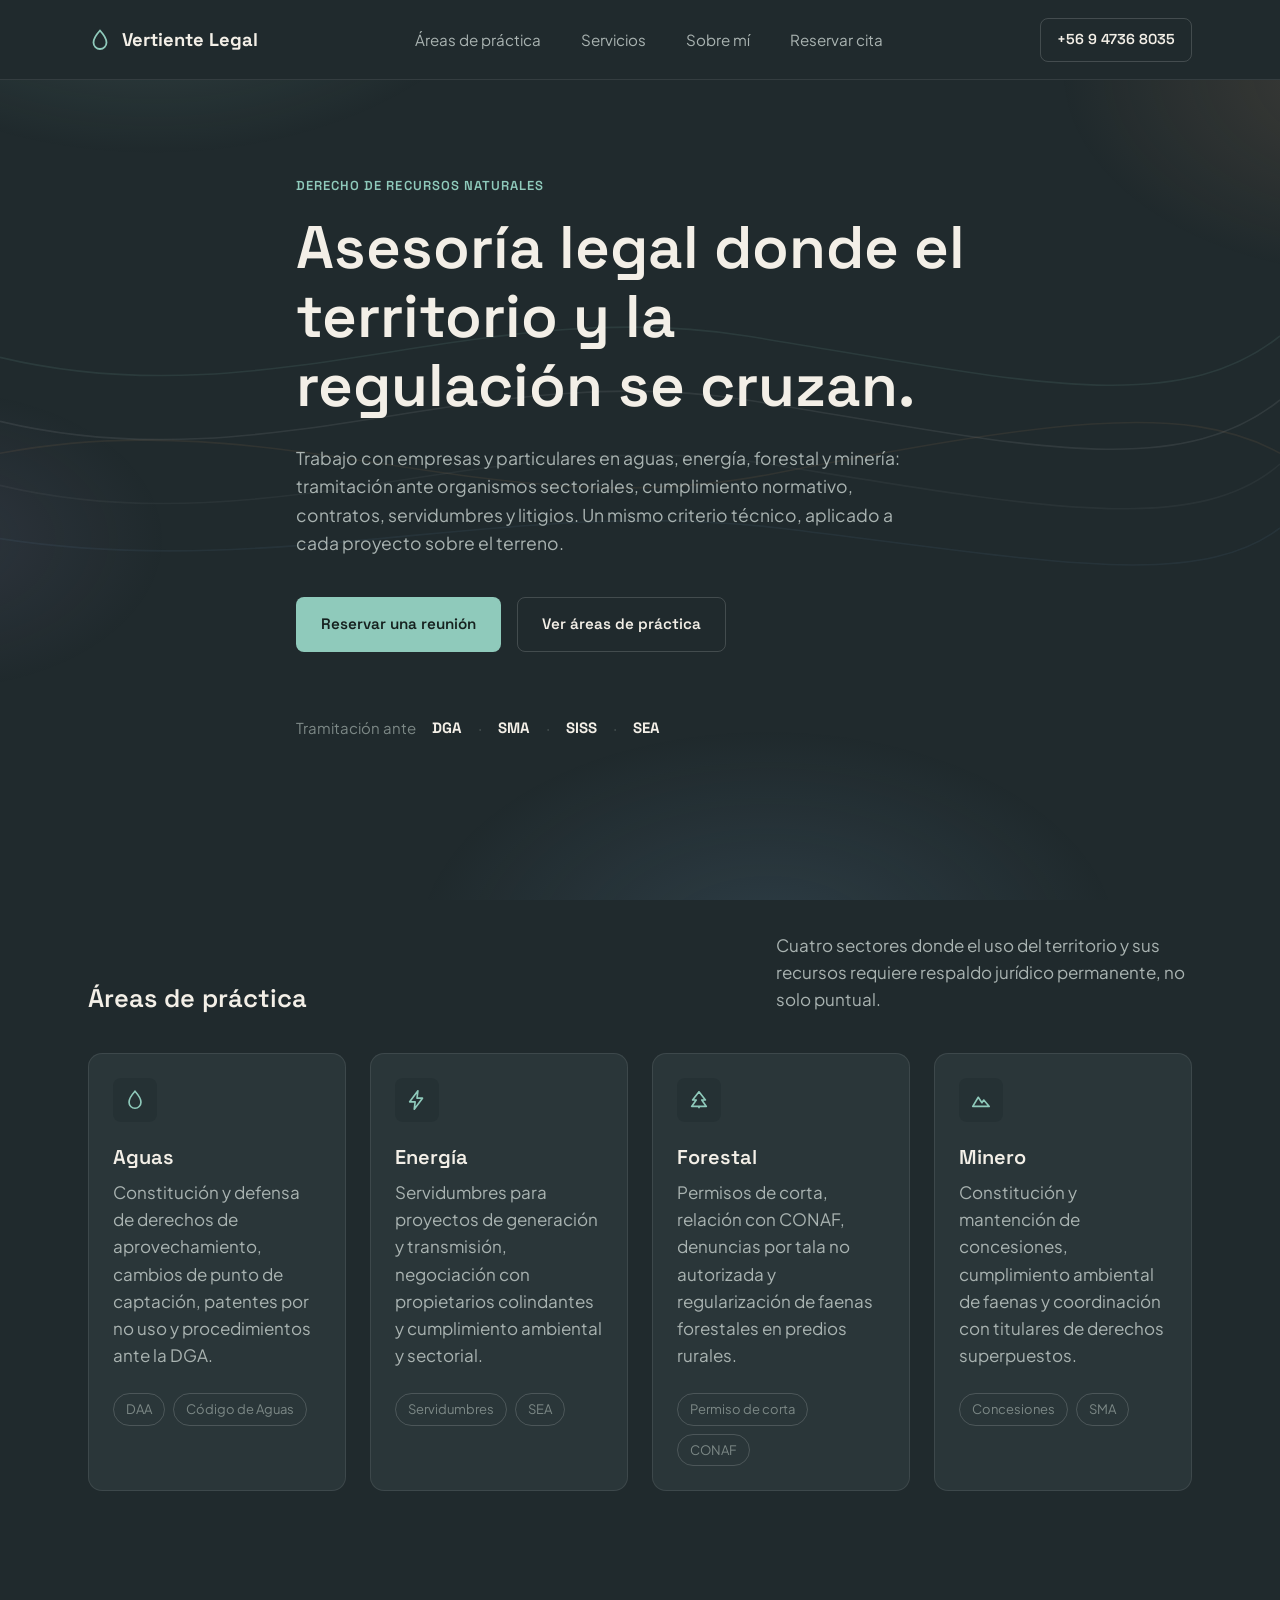
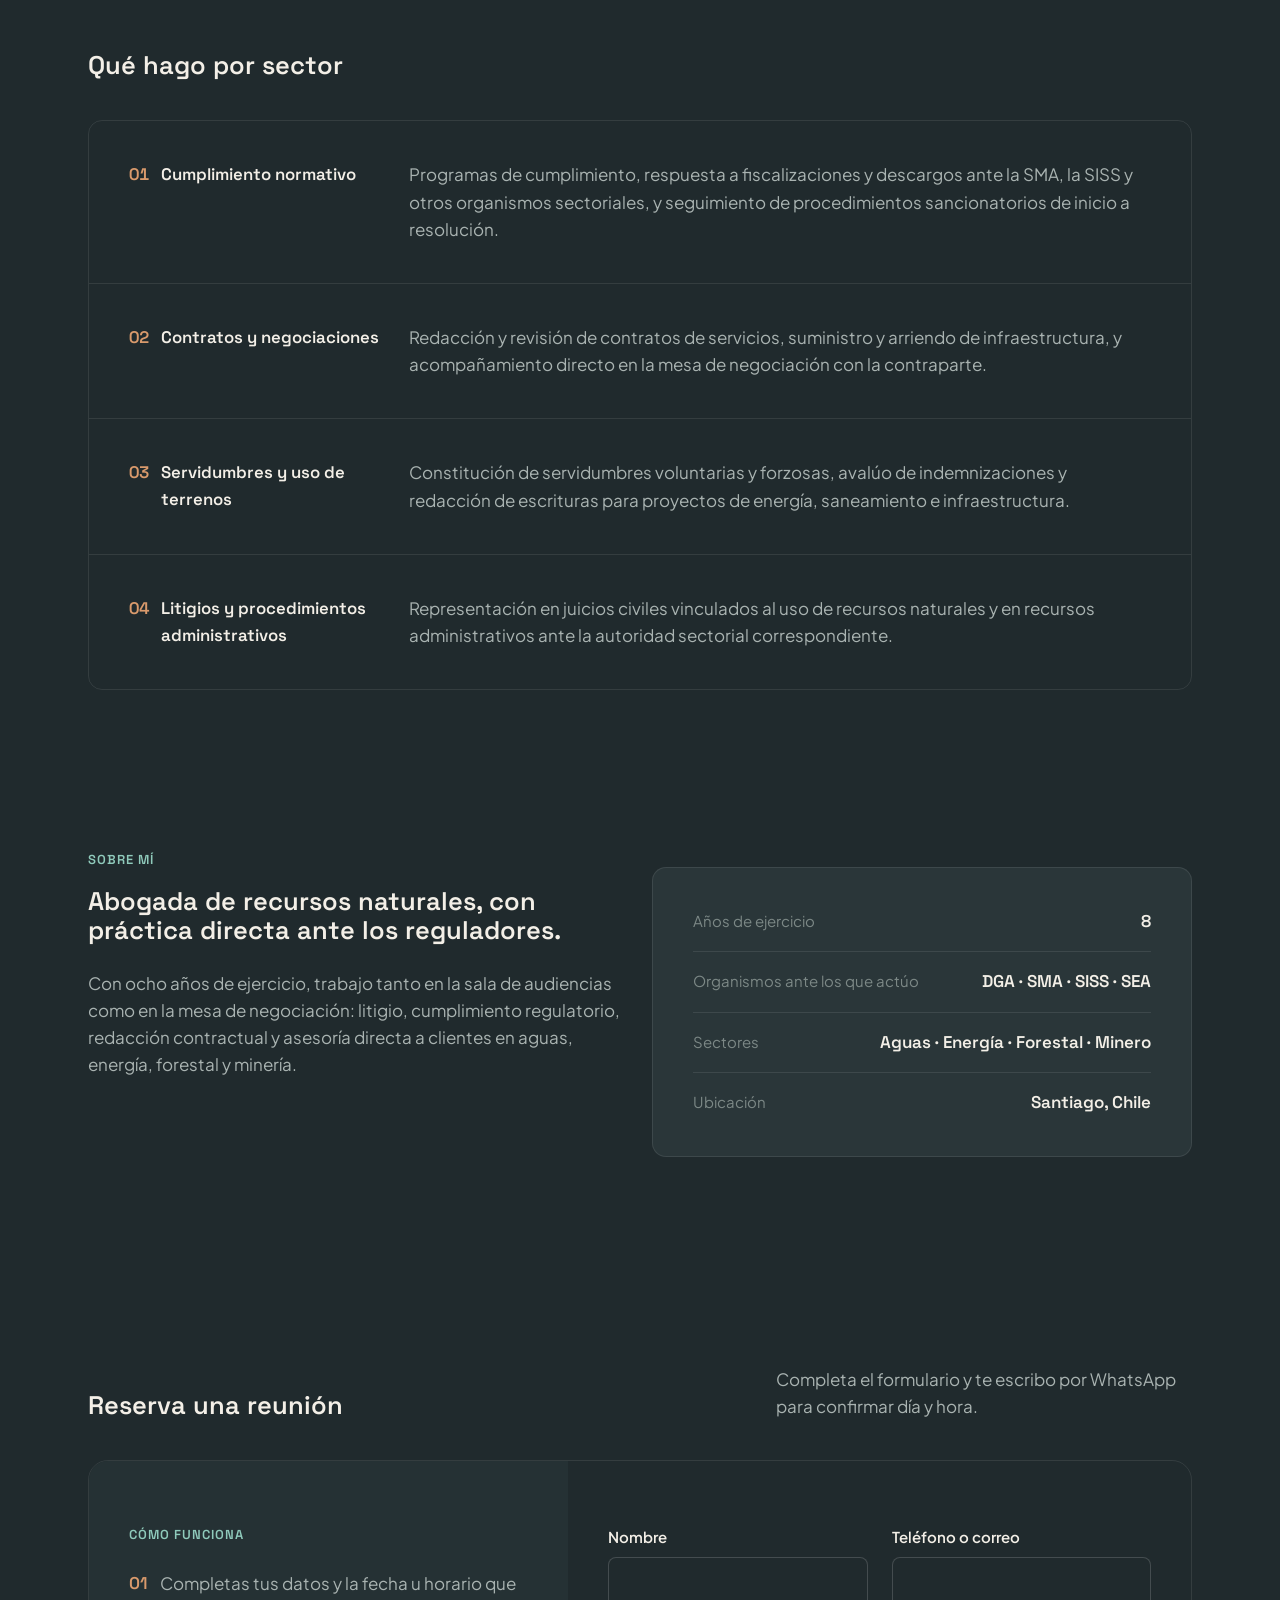
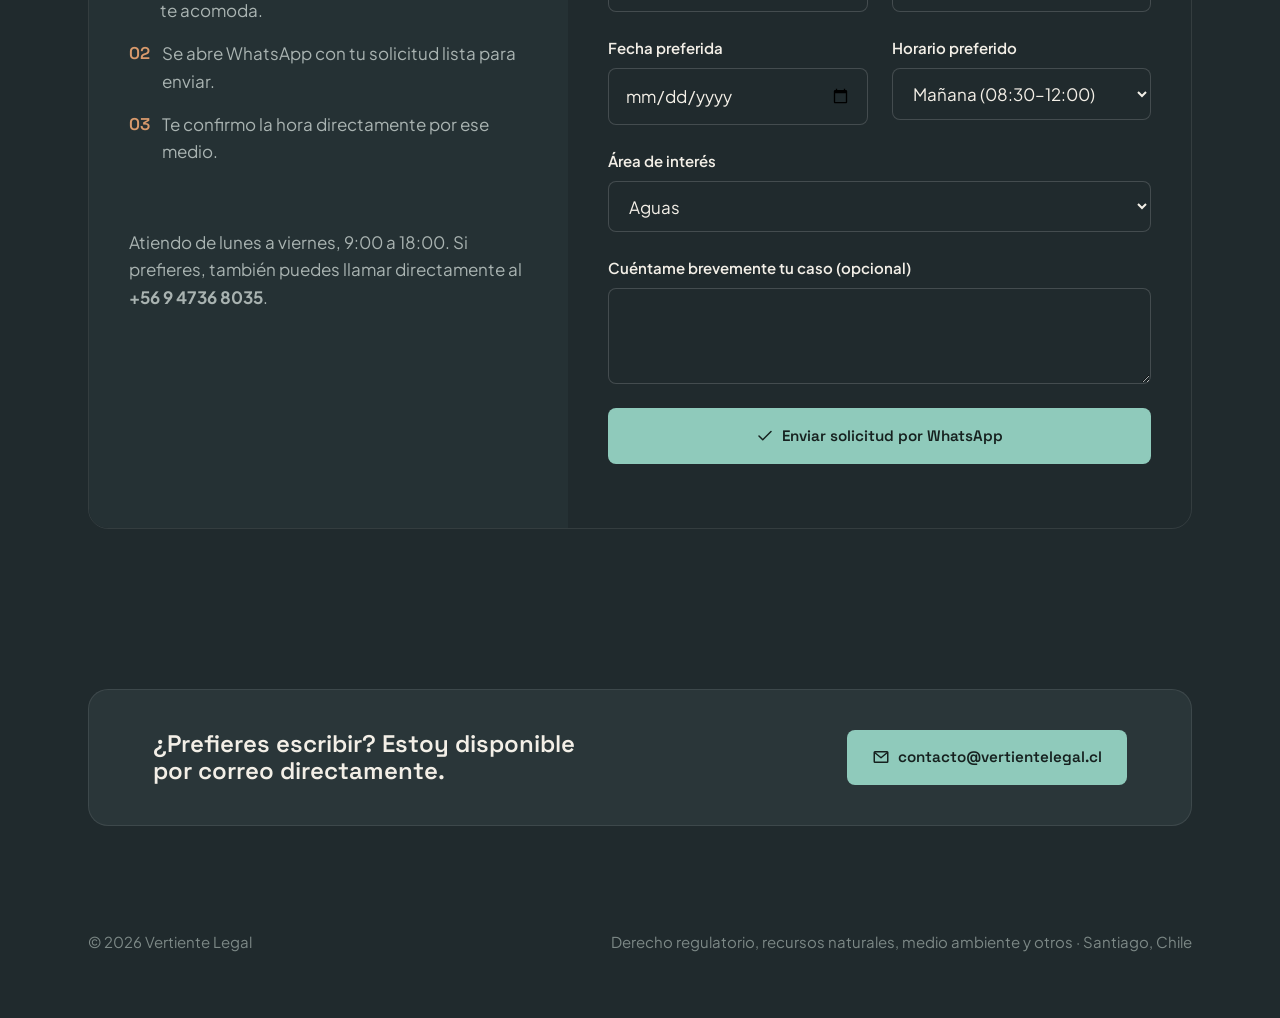
==== commit ff4bb1db: "Apply content edits requested via WhatsApp - Drop the "qué hago por sector" and "sobre mí" filler pa" ====
--- a/index.html
+++ b/index.html
@@ -138,9 +138,6 @@
       <div class="container">
         <div class="section-head">
           <h2>Qué hago por sector</h2>
-          <p class="section-head__intro">
-            El mismo trabajo se repite en las cuatro áreas, con matices propios de cada régimen legal.
-          </p>
         </div>
 
         <div class="numbered-list" data-sector-list></div>
@@ -160,12 +157,6 @@
             negociación: litigio, cumplimiento regulatorio, redacción contractual y asesoría
             directa a clientes en aguas, energía, forestal y minería.
           </p>
-          <p>
-            Eso significa conocer de cerca los tiempos y los criterios de cada organismo, desde una
-            solicitud de cambio de punto de captación ante la DGA hasta un descargo por una
-            fiscalización de la SISS, y traducir esa experiencia en estrategias concretas para cada
-            proyecto.
-          </p>
         </div>
 
         <dl class="stat-list" data-about-stats></dl>
@@ -212,9 +203,9 @@
               <div class="field">
                 <label for="horario">Horario preferido</label>
                 <select id="horario" name="horario">
-                  <option>Mañana (9:00–12:00)</option>
-                  <option>Tarde (12:00–15:00)</option>
-                  <option>Tarde (15:00–18:00)</option>
+                  <option>Mañana (08:30–12:00)</option>
+                  <option>Mediodía (12:00–15:00)</option>
+                  <option>Tarde (15:00–18:30)</option>
                 </select>
               </div>
             </div>
@@ -248,12 +239,13 @@
             <path d="M0 140 C 150 180, 280 100, 420 130 S 700 180, 800 130" fill="none" stroke="var(--color-accent)" stroke-opacity="0.2" stroke-width="1.5" />
             <path d="M0 170 C 160 130, 300 210, 440 170 S 700 120, 800 170" fill="none" stroke="var(--color-accent-warm)" stroke-opacity="0.16" stroke-width="1.5" />
           </svg>
-          <h3>¿Prefieres llamar? Estoy disponible directamente.</h3>
-          <a class="btn btn-primary" data-phone-href href="tel:">
+          <h3>¿Prefieres escribir? Estoy disponible por correo directamente.</h3>
+          <a class="btn btn-primary" href="mailto:contacto@vertientelegal.cl">
             <svg viewBox="0 0 24 24" width="18" height="18" fill="none" stroke="currentColor" stroke-width="2" aria-hidden="true">
-              <path d="M22 16.9v3a2 2 0 0 1-2.2 2 19.8 19.8 0 0 1-8.6-3 19.5 19.5 0 0 1-6-6 19.8 19.8 0 0 1-3-8.7A2 2 0 0 1 4.1 2h3a2 2 0 0 1 2 1.7c.1.9.3 1.9.6 2.8a2 2 0 0 1-.5 2.1L8 9.9a16 16 0 0 0 6 6l1.3-1.3a2 2 0 0 1 2.1-.5c.9.3 1.8.5 2.8.6a2 2 0 0 1 1.8 2.2Z" stroke-linecap="round" stroke-linejoin="round" />
+              <path d="M4 5h16a1 1 0 0 1 1 1v12a1 1 0 0 1-1 1H4a1 1 0 0 1-1-1V6a1 1 0 0 1 1-1Z" stroke-linecap="round" stroke-linejoin="round" />
+              <path d="m3.5 6 8.5 7 8.5-7" stroke-linecap="round" stroke-linejoin="round" />
             </svg>
-            <span data-phone>+56 9 4736 8035</span>
+            <span>contacto@vertientelegal.cl</span>
           </a>
         </div>
       </div>
@@ -263,7 +255,7 @@
   <footer class="site-footer">
     <div class="container">
       <span>© 2026 Vertiente Legal</span>
-      <span>Derecho de aguas, energía, forestal y minero · Santiago, Chile</span>
+      <span>Derecho regulatorio, recursos naturales, medio ambiente y otros · Santiago, Chile</span>
     </div>
   </footer>
 
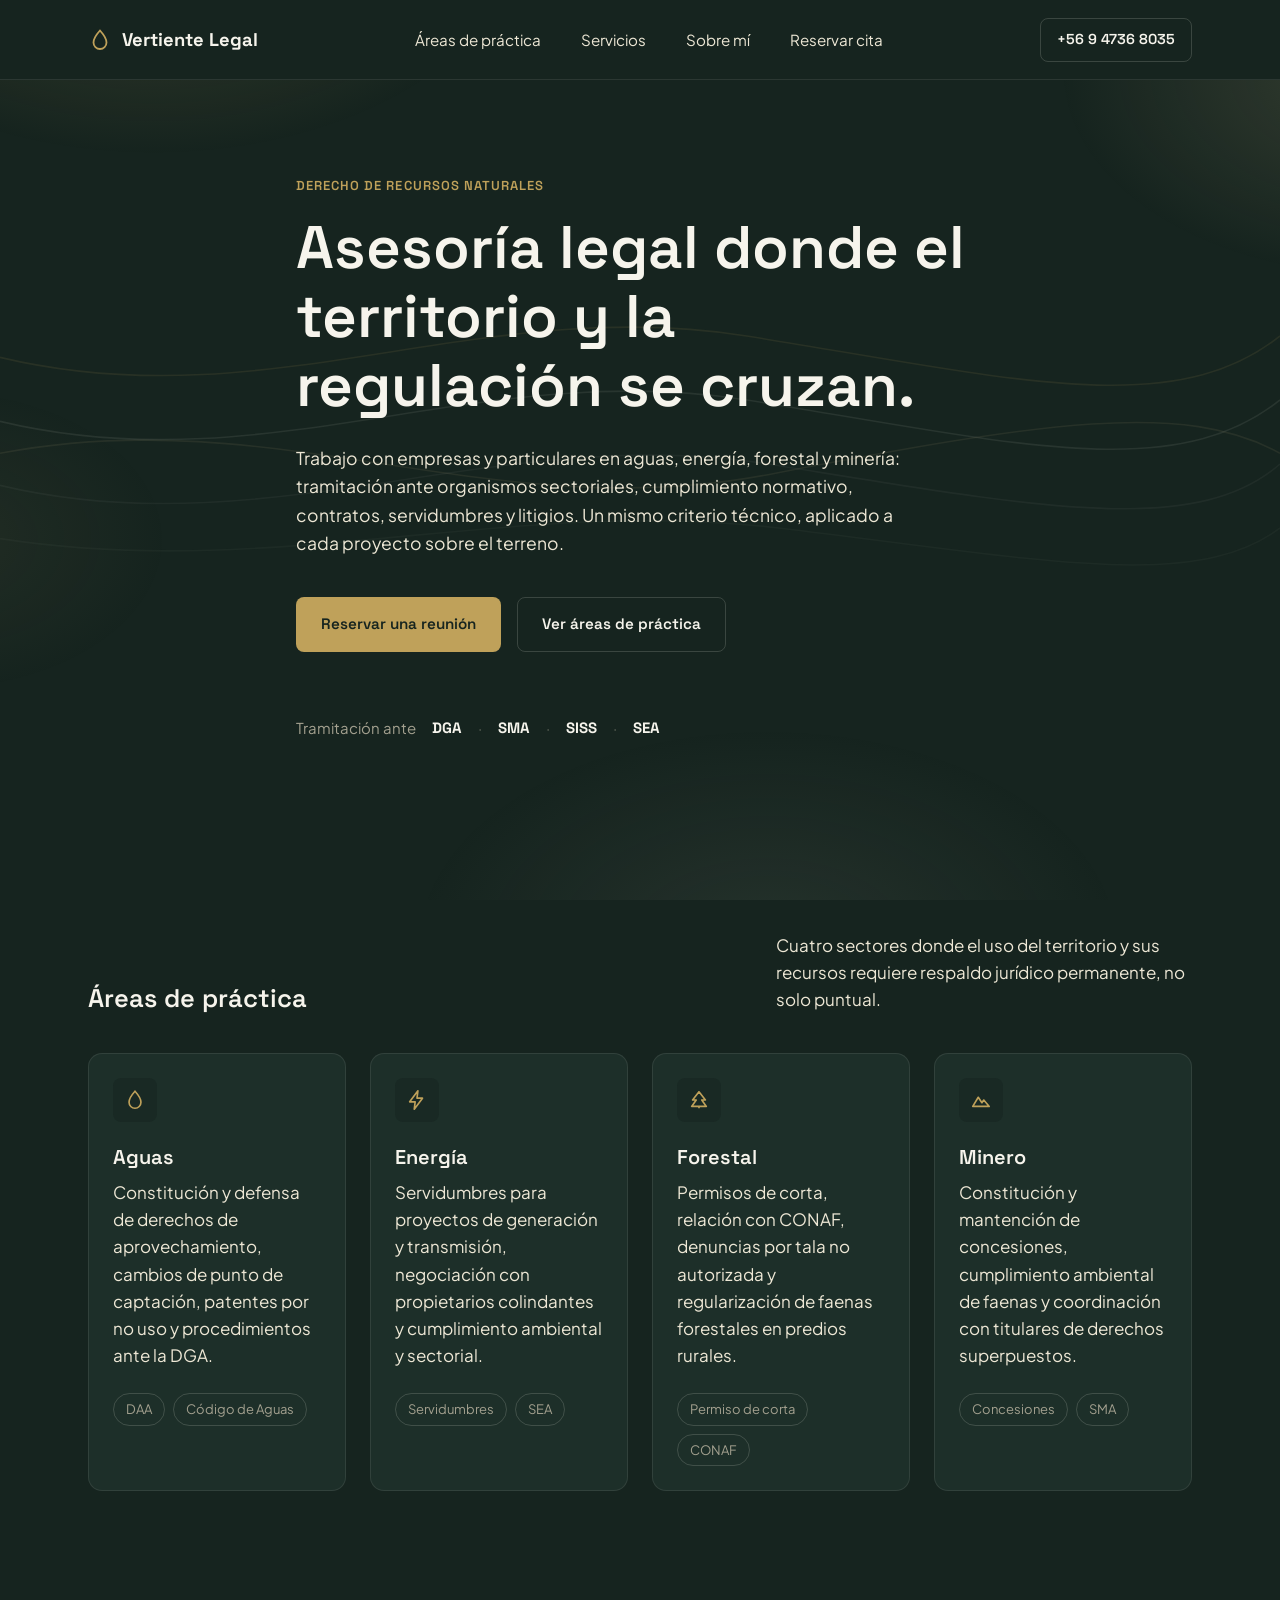
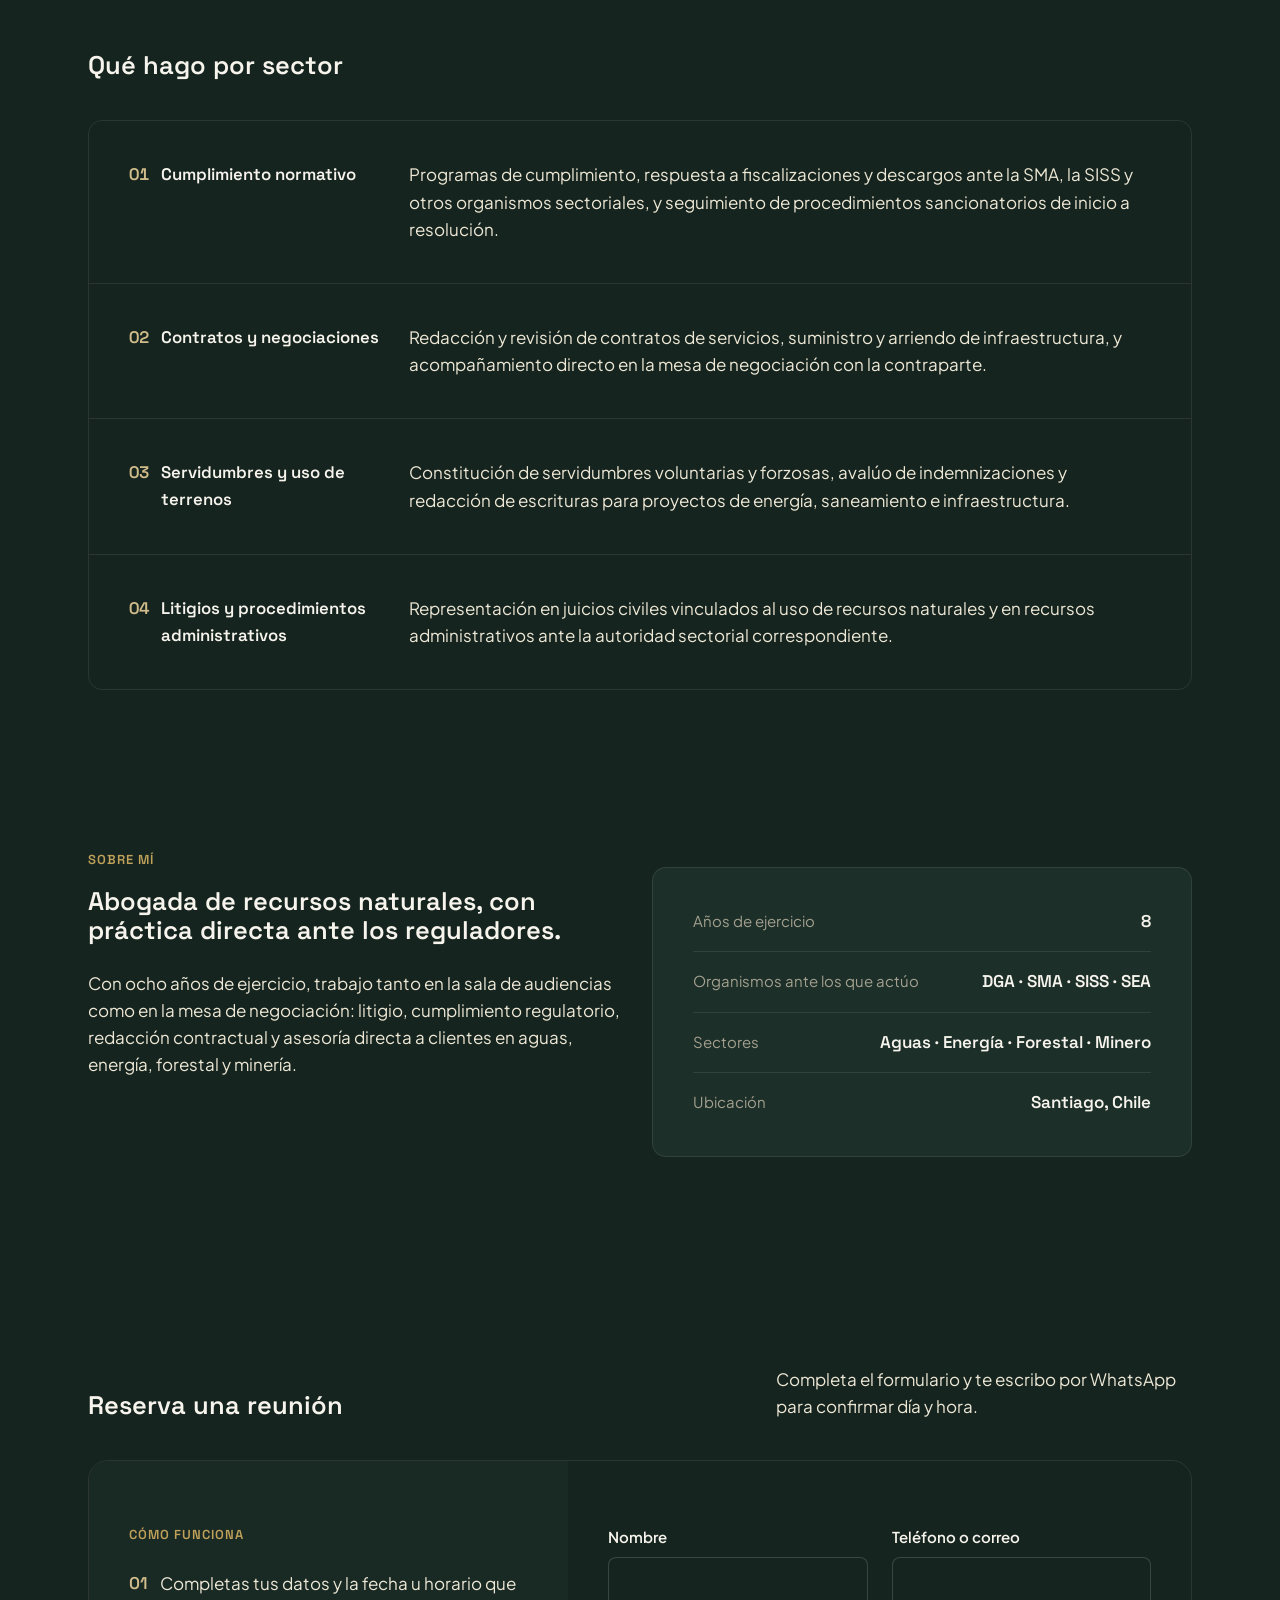
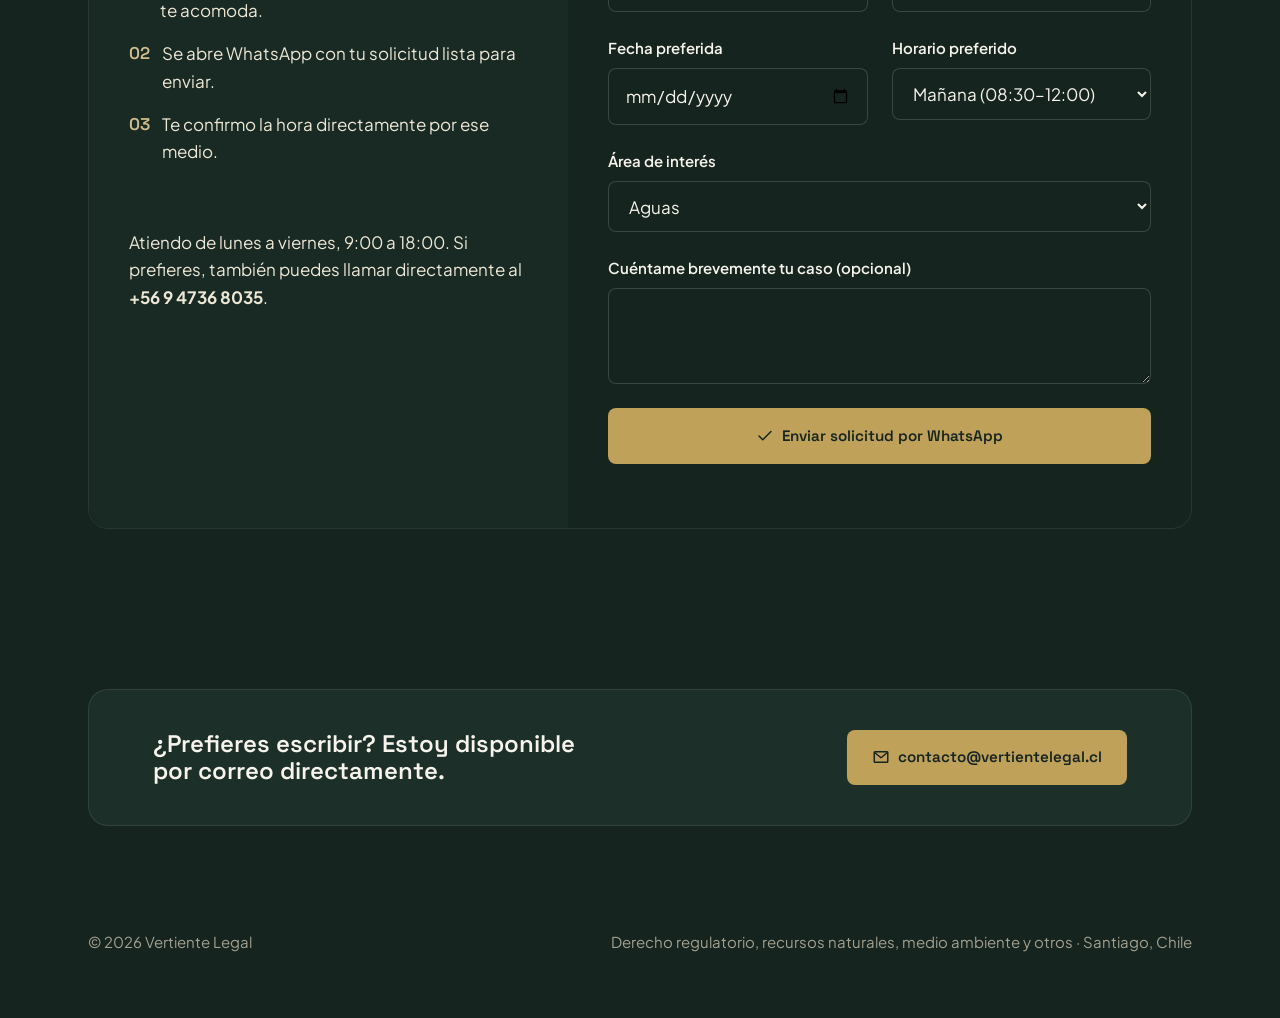
==== commit 1bc4d8cf: "Apply Bosque y Oro Antiguo color palette Replace the teal/gray dark theme tokens with the forest-gre" ====
--- a/index.html
+++ b/index.html
@@ -6,7 +6,7 @@
   <title>Vertiente Legal — Derecho de aguas, energía, forestal y minero</title>
   <meta name="description" content="Asesoría legal en aguas, energía, forestal y minería: tramitación ante organismos sectoriales, cumplimiento normativo, contratos, servidumbres y litigios. Santiago, Chile." />
   <meta name="robots" content="index, follow" />
-  <meta name="theme-color" content="#202a2d" />
+  <meta name="theme-color" content="#16241f" />
   <link rel="canonical" href="https://vertientelegal.cl/" />
   <link rel="icon" href="/assets/img/favicon.svg" type="image/svg+xml" />
   <link rel="apple-touch-icon" href="/assets/img/apple-touch-icon.png" />
--- a/assets/css/variables.css
+++ b/assets/css/variables.css
@@ -1,33 +1,33 @@
 /* Design tokens — single source of truth for the visual system.
    Swap values here to reskin the whole site. */
 :root {
-  /* Color — softer dark palette (not near-black) */
-  --color-bg: #202a2d;
-  --color-bg-elevated: #26343799;
-  --color-surface: #2a3639;
-  --color-surface-alt: #253134;
-  --color-border: rgba(255, 255, 255, 0.09);
-  --color-border-strong: rgba(255, 255, 255, 0.16);
+  /* Color — "Bosque y Oro Antiguo" palette */
+  --color-bg: #16241f;
+  --color-bg-elevated: #1d2f29b3;
+  --color-surface: #1d2f29;
+  --color-surface-alt: #192924;
+  --color-border: rgba(246, 244, 236, 0.09);
+  --color-border-strong: rgba(246, 244, 236, 0.16);
 
-  --color-text-heading: #f3efe7;
-  --color-text-body: #a9b3b1;
-  --color-text-muted: #7c8886;
+  --color-text-heading: #f6f4ec;
+  --color-text-body: #ede7d5;
+  --color-text-muted: #a3a08f;
 
-  --color-accent: #8fcabb;
-  --color-accent-strong: #7ab8a7;
-  --color-accent-contrast: #16211f;
+  --color-accent: #bfa15a;
+  --color-accent-strong: #a68c4e;
+  --color-accent-contrast: #16241f;
 
-  --color-accent-warm: #d99a6c;
-  --color-accent-blue: #7fb0d9;
-  --color-accent-violet: #a894d1;
+  --color-accent-warm: #d1bd8b;
+  --color-accent-blue: #82867a;
+  --color-accent-violet: #8e7e53;
 
   /* Ambient background wash — layered radial gradients, kept low-opacity
      so text stays readable on top. Edit these to reskin the "mood". */
   --bg-wash:
-    radial-gradient(48% 42% at 12% -8%, rgba(143, 202, 187, 0.20), transparent 60%),
-    radial-gradient(42% 38% at 108% 8%, rgba(217, 154, 108, 0.16), transparent 60%),
-    radial-gradient(46% 40% at 60% 105%, rgba(127, 176, 217, 0.14), transparent 60%),
-    radial-gradient(30% 28% at -5% 60%, rgba(168, 148, 209, 0.10), transparent 60%);
+    radial-gradient(48% 42% at 12% -8%, rgba(191, 161, 90, 0.20), transparent 60%),
+    radial-gradient(42% 38% at 108% 8%, rgba(209, 189, 139, 0.16), transparent 60%),
+    radial-gradient(46% 40% at 60% 105%, rgba(130, 134, 122, 0.14), transparent 60%),
+    radial-gradient(30% 28% at -5% 60%, rgba(142, 126, 83, 0.10), transparent 60%);
 
   /* Typography */
   --font-heading: "Space Grotesk", "Segoe UI", sans-serif;
--- a/assets/css/sections.css
+++ b/assets/css/sections.css
@@ -5,6 +5,7 @@
   z-index: 50;
   background: var(--color-bg);
   border-bottom: 1px solid var(--color-border);
+  padding-top: env(safe-area-inset-top, 0px);
 }
 
 .site-header .container {
@@ -68,18 +69,24 @@
 
 @media (max-width: 860px) {
   .nav-links {
-    position: fixed;
-    inset: 4.2rem 0 auto 0;
+    position: absolute;
+    top: 100%;
+    left: 0;
+    right: 0;
     flex-direction: column;
     background: var(--color-bg);
     border-bottom: 1px solid var(--color-border);
     padding: var(--space-md) var(--container-padding) var(--space-lg);
     gap: var(--space-md);
-    transform: translateY(-110%);
-    transition: transform 0.2s ease;
+    visibility: hidden;
+    opacity: 0;
+    transform: translateY(-8px);
+    transition: opacity 0.2s ease, transform 0.2s ease, visibility 0.2s;
   }
 
   .nav-links[data-open="true"] {
+    visibility: visible;
+    opacity: 1;
     transform: translateY(0);
   }
 
